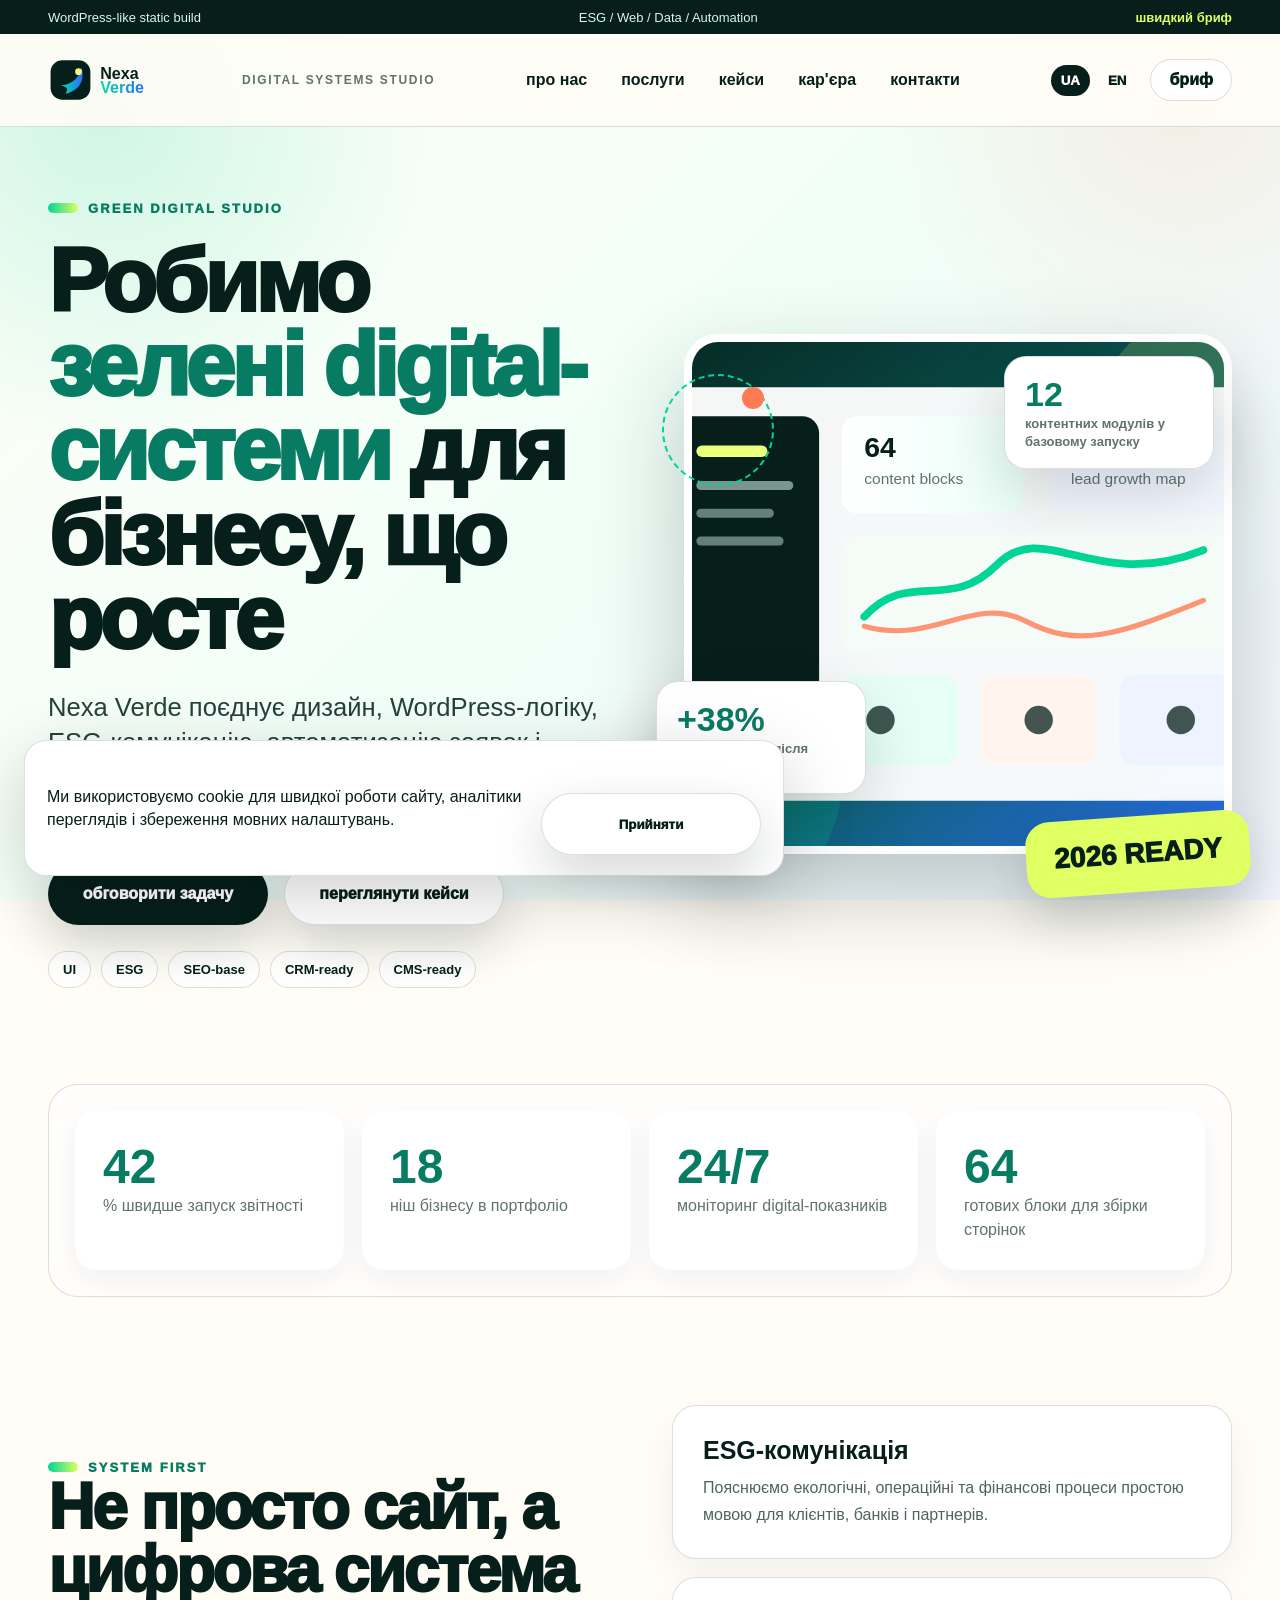
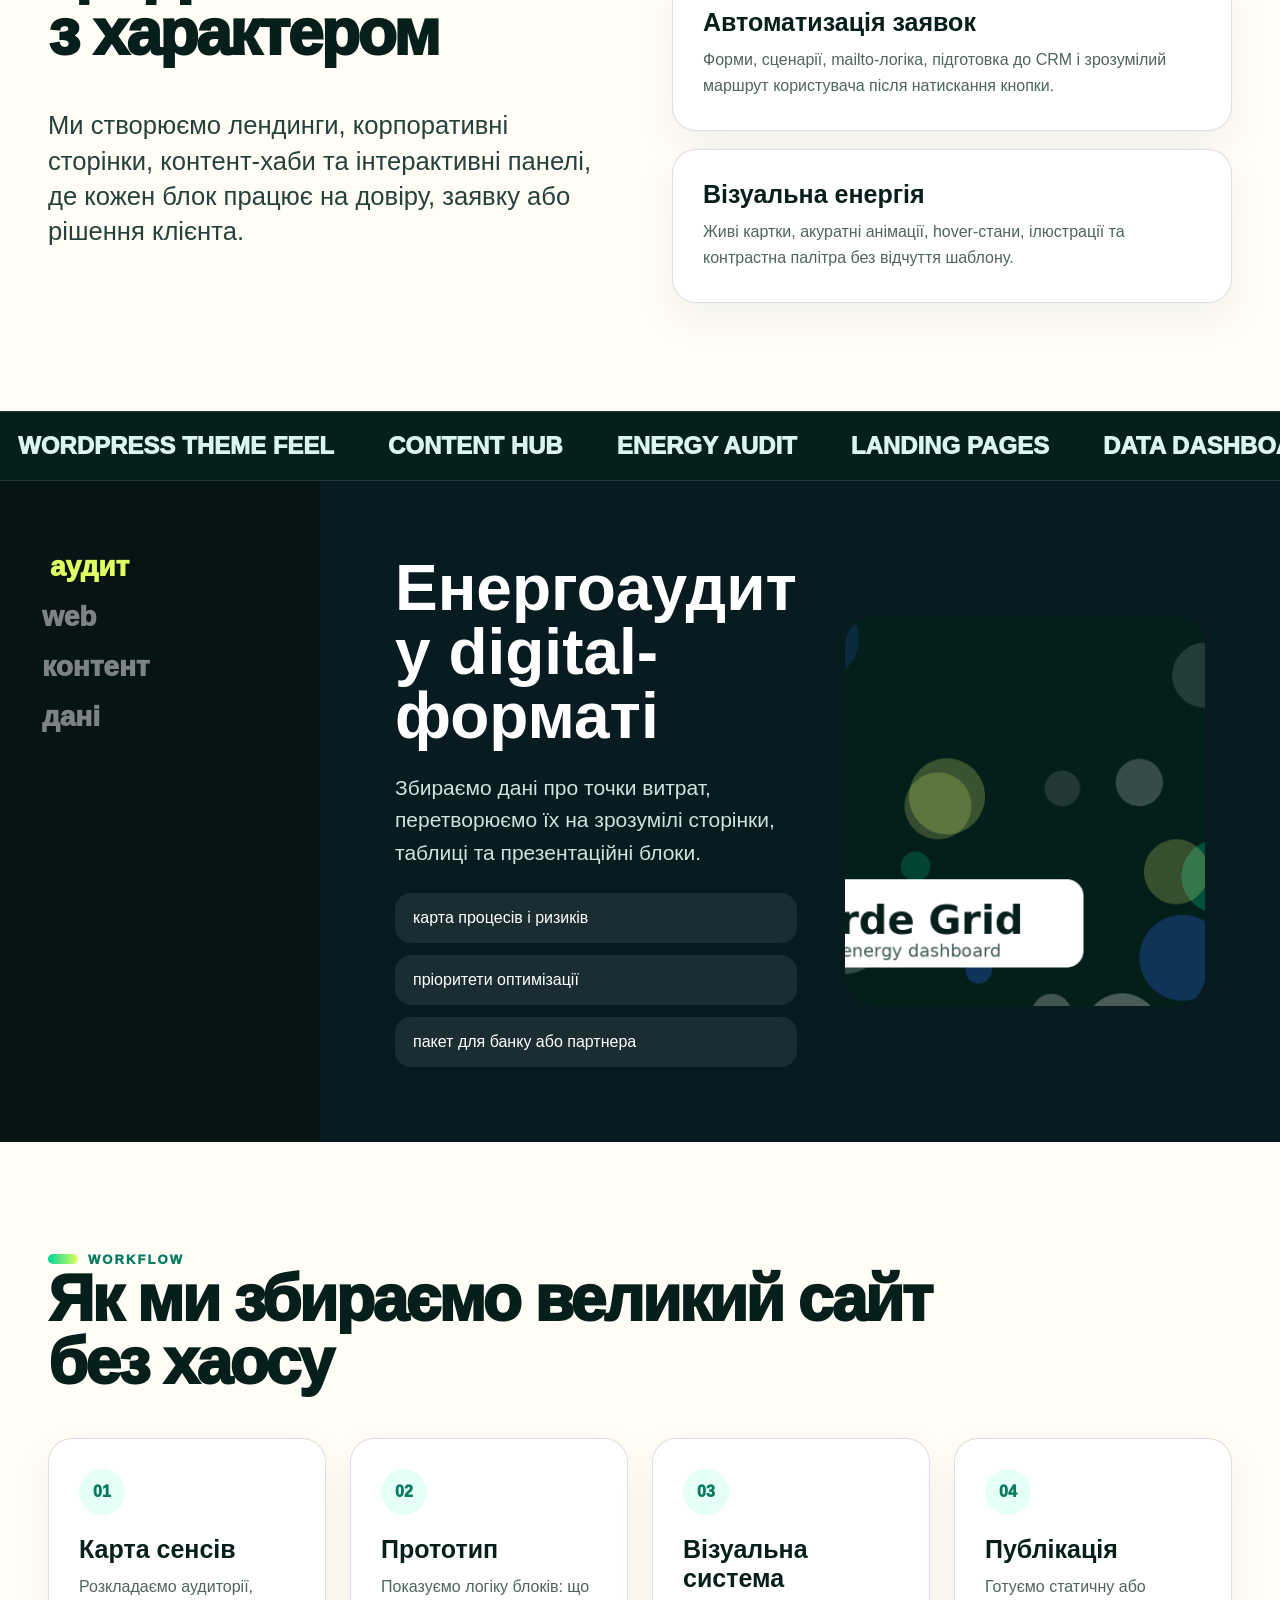
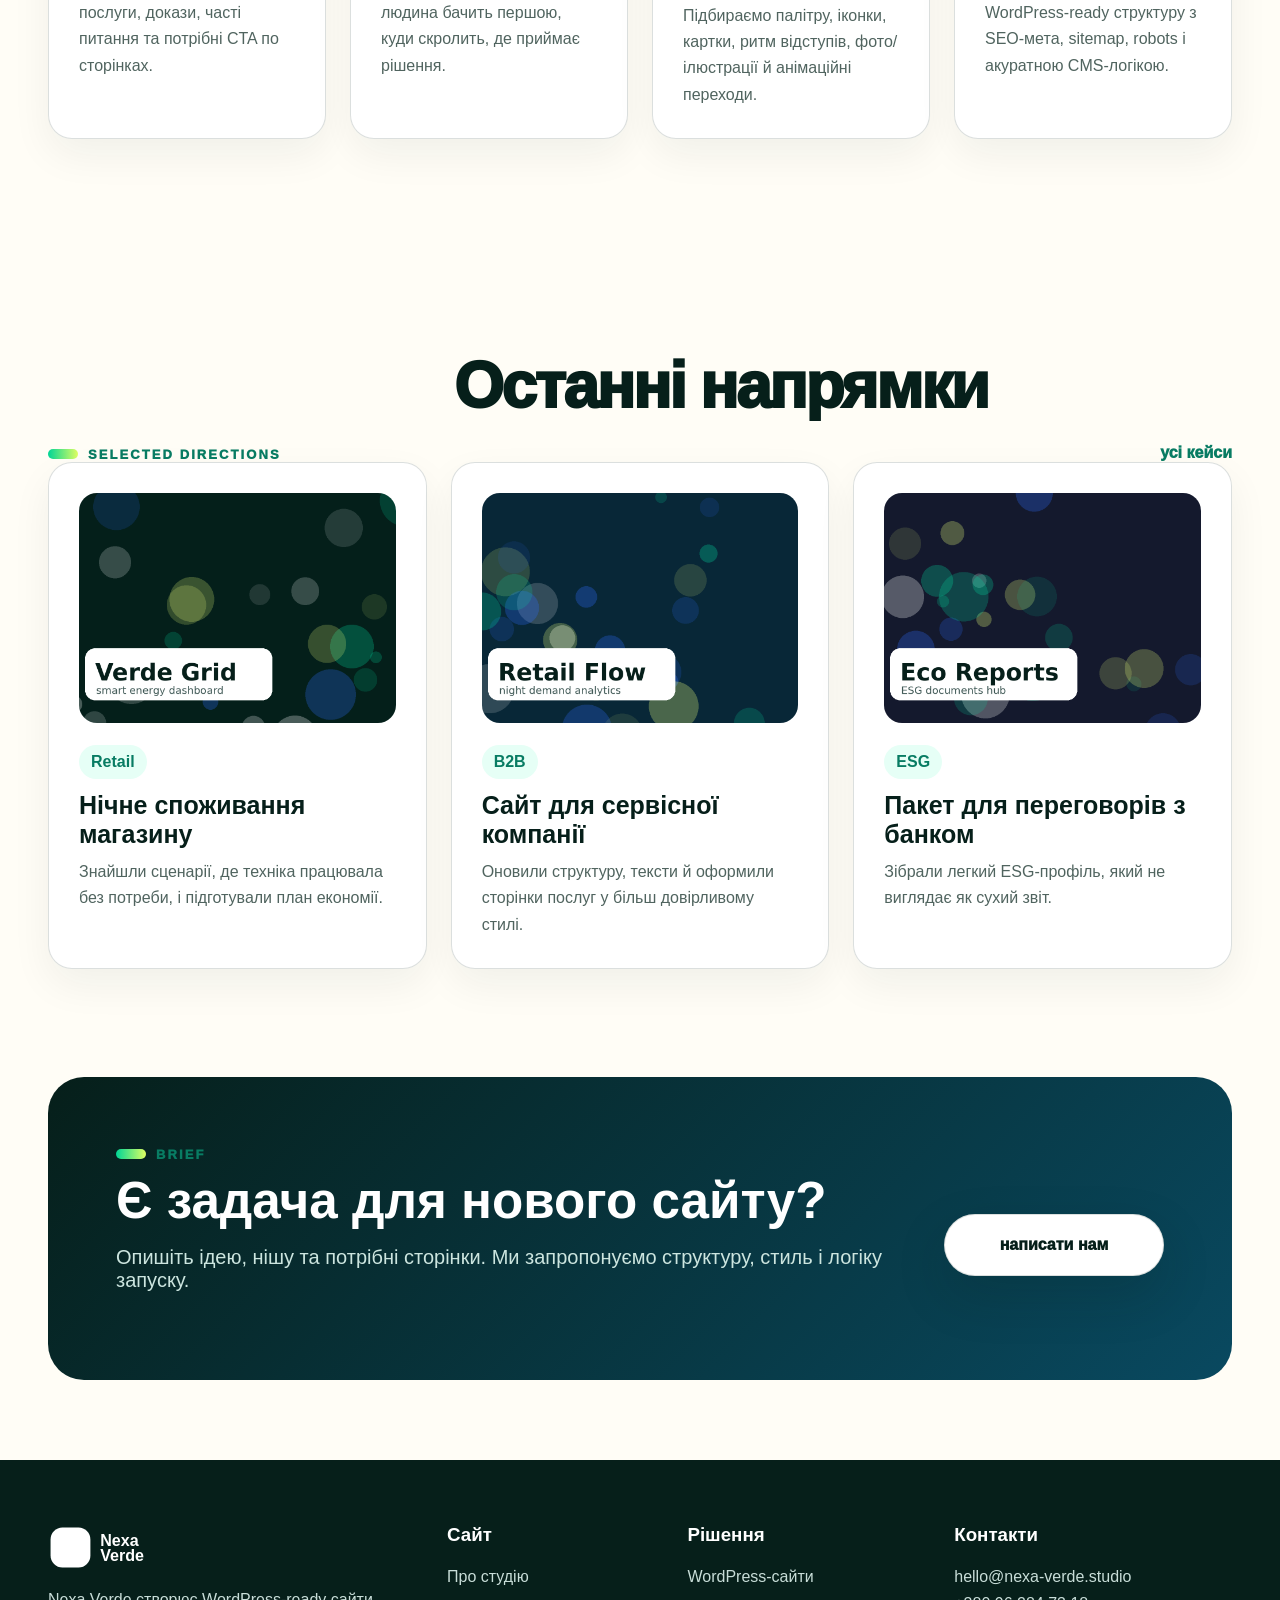
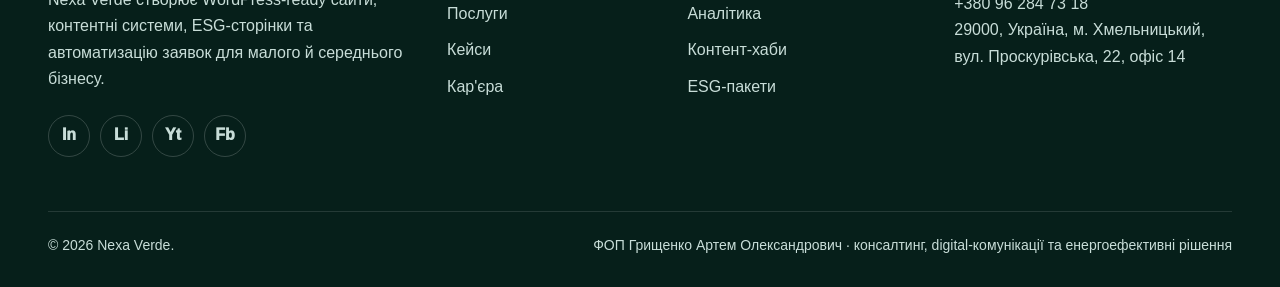
==== index.html @ 0c236bbc "first commit" ====
<!doctype html>
<html lang="uk">
<head>
  <meta charset="UTF-8"/>
  <meta name="viewport" content="width=device-width, initial-scale=1.0"/>
  <meta name="generator" content="WordPress 6.8.2"/>
  <meta name="robots" content="index, follow"/>
  <title>Nexa Verde — green digital studio</title>
  <meta name="description" content="Digital-студія для WordPress-ready сайтів, ESG-комунікації, автоматизації, маркетингу та аналітики витрат."/>
  <link rel="canonical" href="https://nexa-verde.studio/"/>
  <link rel="stylesheet" href="/wp-content/themes/nexa-verde/assets/css/style.css"/>
  <script defer src="/wp-includes/js/wp-polyfill.min.js"></script>
  <script defer src="/wp-content/themes/nexa-verde/assets/js/main.js"></script>
</head>
<body>

    <header class="site-header">
      <div class="header-ribbon">
        <div class="wrap ribbon-inner">
          <span>WordPress-like static build</span>
          <span>ESG / Web / Data / Automation</span>
          <a href="/contacts/">швидкий бриф</a>
        </div>
      </div>
      <div class="wrap nav">
        <a class="brand" href="/" aria-label="Nexa Verde home">
          <img class="logo" src="/wp-content/themes/nexa-verde/assets/img/logo.svg" alt="Nexa Verde">
          <span>digital systems studio</span>
        </a>
        <button class="burger" aria-label="Відкрити меню" aria-expanded="false">☰</button>
        <nav class="menu" aria-label="Головна навігація">
          <a class="" data-i18n="nav_about" href="/about/">про нас</a><a class="" data-i18n="nav_services" href="/services/">послуги</a><a class="" data-i18n="nav_cases" href="/cases/">кейси</a><a class="" data-i18n="nav_career" href="/career/">кар'єра</a><a class="" data-i18n="nav_contacts" href="/contacts/">контакти</a>
        </nav>
        <div class="header-actions">
          <div class="lang" aria-label="Мова сайту"><button data-lang="ua" class="active">UA</button><button data-lang="en">EN</button></div>
          <a class="mini-cta" href="/contacts/">бриф</a>
        </div>
      </div>
    </header>
<main>
    <section class="hero wrap">
      <div class="hero-copy">
        <div class="kicker">GREEN DIGITAL STUDIO</div>
        <h1 data-i18n="hero_title">Робимо <span>зелені digital-системи</span> для бізнесу, що росте</h1>
        <p class="lead" data-i18n="hero_lead">Nexa Verde поєднує дизайн, WordPress-логіку, ESG-комунікацію, автоматизацію заявок і аналітику витрат в один живий сайт, який не виглядає шаблонно.</p>
        <div class="hero-actions">
          <a class="btn" href="/contacts/"><span data-i18n="btn_project">обговорити задачу</span></a>
          <a class="btn ghost" href="/cases/"><span data-i18n="btn_cases">переглянути кейси</span></a>
        </div>
        <div class="trust-line">
          <span>UI</span><span>ESG</span><span>SEO-base</span><span>CRM-ready</span><span>CMS-ready</span>
        </div>
      </div>
      <div class="hero-art">
        <span class="orbit"></span>
        <img class="showreel" src="/wp-content/themes/nexa-verde/assets/img/dashboard-grid.svg" alt="Nexa Verde dashboard">
        <div class="floating-card fc-one"><b>+38%</b><span>більше заявок після структури</span></div>
        <div class="floating-card fc-two"><b>12</b><span>контентних модулів у базовому запуску</span></div>
        <div class="sticker">2026 READY</div>
      </div>
    </section>
    <section class="stats wrap reveal">
      <div class="stat"><b data-count="42">0</b><span>% швидше запуск звітності</span></div>
      <div class="stat"><b data-count="18">0</b><span>ніш бізнесу в портфоліо</span></div>
      <div class="stat"><b>24/7</b><span>моніторинг digital-показників</span></div>
      <div class="stat"><b data-count="64">0</b><span>готових блоки для збірки сторінок</span></div>
    </section>
    <section class="section wrap about-grid reveal">
      <div>
        <span class="eyebrow">system first</span>
        <h2 class="section-title">Не просто сайт, а цифрова система з характером</h2>
        <p class="lead">Ми створюємо лендинги, корпоративні сторінки, контент-хаби та інтерактивні панелі, де кожен блок працює на довіру, заявку або рішення клієнта.</p>
      </div>
      <div class="card-list">
        <div class="bullet"><h3>ESG-комунікація</h3><p>Пояснюємо екологічні, операційні та фінансові процеси простою мовою для клієнтів, банків і партнерів.</p></div>
        <div class="bullet"><h3>Автоматизація заявок</h3><p>Форми, сценарії, mailto-логіка, підготовка до CRM і зрозумілий маршрут користувача після натискання кнопки.</p></div>
        <div class="bullet"><h3>Візуальна енергія</h3><p>Живі картки, акуратні анімації, hover-стани, ілюстрації та контрастна палітра без відчуття шаблону.</p></div>
      </div>
    </section>
    <section class="marquee" aria-label="Напрями роботи">
      <div><span>WordPress theme feel</span><span>content hub</span><span>energy audit</span><span>landing pages</span><span>data dashboards</span><span>brand copywriting</span></div>
    </section>
    <section class="services-split reveal">
      <aside class="services-menu">
        <a href="#" data-service-link="audit" class="active">аудит</a>
        <a href="#" data-service-link="web">web</a>
        <a href="#" data-service-link="content">контент</a>
        <a href="#" data-service-link="data">дані</a>
      </aside>
      <div class="service-panels">
        <article data-service-panel="audit" class="service-panel active"><div><h2>Енергоаудит у digital-форматі</h2><p>Збираємо дані про точки витрат, перетворюємо їх на зрозумілі сторінки, таблиці та презентаційні блоки.</p><ul><li>карта процесів і ризиків</li><li>пріоритети оптимізації</li><li>пакет для банку або партнера</li></ul></div><img class="service-img" src="/wp-content/themes/nexa-verde/assets/img/showreel.png" alt="audit dashboard"></article>
        <article data-service-panel="web" class="service-panel"><div><h2>Сайти, які не виглядають шаблонно</h2><p>Проєктуємо структуру, тексти, UI та мікроанімації під конкретну нішу, а не під випадковий шаблон.</p><ul><li>лендинги та корпоративні сайти</li><li>адаптивна верстка</li><li>SEO-база і швидкість</li></ul></div><img class="service-img" src="/wp-content/themes/nexa-verde/assets/img/showreel2.png" alt="web interface"></article>
        <article data-service-panel="content" class="service-panel"><div><h2>Контент, що звучить як бренд</h2><p>Пишемо сторінки, статті, FAQ, політики та юридичні блоки без води і повторів з чужих сайтів.</p><ul><li>tone of voice</li><li>комерційні тексти</li><li>контент-план на 90 днів</li></ul></div><img class="service-img" src="/wp-content/themes/nexa-verde/assets/img/team-workshop.svg" alt="content planning"></article>
        <article data-service-panel="data" class="service-panel"><div><h2>Аналітика без складних панелей</h2><p>Показуємо бізнесу, де зникає маржа, які канали працюють і що змінити в першу чергу.</p><ul><li>дашборди</li><li>автоматичні звіти</li><li>метрики реклами та контенту</li></ul></div><img class="service-img" src="/wp-content/themes/nexa-verde/assets/img/showreel-2026.png" alt="data report"></article>
      </div>
    </section>
    <section class="section wrap reveal">
      <div class="section-head">
        <span class="eyebrow">workflow</span>
        <h2 class="section-title">Як ми збираємо великий сайт без хаосу</h2>
      </div>
      <div class="process-grid">
        <article><span>01</span><h3>Карта сенсів</h3><p>Розкладаємо аудиторії, послуги, докази, часті питання та потрібні CTA по сторінках.</p></article>
        <article><span>02</span><h3>Прототип</h3><p>Показуємо логіку блоків: що людина бачить першою, куди скролить, де приймає рішення.</p></article>
        <article><span>03</span><h3>Візуальна система</h3><p>Підбираємо палітру, іконки, картки, ритм відступів, фото/ілюстрації й анімаційні переходи.</p></article>
        <article><span>04</span><h3>Публікація</h3><p>Готуємо статичну або WordPress-ready структуру з SEO-мета, sitemap, robots і акуратною CMS-логікою.</p></article>
      </div>
    </section>
    <section class="section wrap reveal">
      <div class="section-head compact">
        <span class="eyebrow">selected directions</span>
        <h2 class="section-title">Останні напрямки</h2>
        <a class="text-link" href="/cases/">усі кейси</a>
      </div>
      <div class="cases-grid">
        <article class="case-card"><img src="/wp-content/themes/nexa-verde/assets/img/showreel.png" alt="Retail energy analytics"><span class="badge">Retail</span><h3>Нічне споживання магазину</h3><p>Знайшли сценарії, де техніка працювала без потреби, і підготували план економії.</p></article>
        <article class="case-card"><img src="/wp-content/themes/nexa-verde/assets/img/showreel2.png" alt="B2B website"><span class="badge">B2B</span><h3>Сайт для сервісної компанії</h3><p>Оновили структуру, тексти й оформили сторінки послуг у більш довірливому стилі.</p></article>
        <article class="case-card"><img src="/wp-content/themes/nexa-verde/assets/img/showreel3.png" alt="ESG report"><span class="badge">ESG</span><h3>Пакет для переговорів з банком</h3><p>Зібрали легкий ESG-профіль, який не виглядає як сухий звіт.</p></article>
      </div>
    </section>
    <section class="wrap cta reveal">
      <div><span class="eyebrow">brief</span><h2>Є задача для нового сайту?</h2><p>Опишіть ідею, нішу та потрібні сторінки. Ми запропонуємо структуру, стиль і логіку запуску.</p></div>
      <a class="btn light" href="/contacts/">написати нам</a>
    </section></main>

    <footer class="site-footer">
      <div class="wrap footer-top">
        <div>
          <img class="logo footer-logo" src="/wp-content/themes/nexa-verde/assets/img/logo.svg" alt="Nexa Verde">
          <p>Nexa Verde створює WordPress-ready сайти, контентні системи, ESG-сторінки та автоматизацію заявок для малого й середнього бізнесу.</p>
          <div class="socials" aria-label="Соцмережі">
            <a href="#" aria-label="Instagram">In</a>
            <a href="#" aria-label="LinkedIn">Li</a>
            <a href="#" aria-label="YouTube">Yt</a>
            <a href="#" aria-label="Facebook">Fb</a>
          </div>
        </div>
        <div>
          <h3>Сайт</h3>
          <a href="/about/">Про студію</a>
          <a href="/services/">Послуги</a>
          <a href="/cases/">Кейси</a>
          <a href="/career/">Кар'єра</a>
        </div>
        <div>
          <h3>Рішення</h3>
          <a href="/services/#web">WordPress-сайти</a>
          <a href="/services/#analytics">Аналітика</a>
          <a href="/services/#content">Контент-хаби</a>
          <a href="/services/#esg">ESG-пакети</a>
        </div>
        <div class="footer-contact">
          <h3>Контакти</h3>
          <p>hello@nexa-verde.studio<br>+380 96 284 73 18<br>29000, Україна, м. Хмельницький, вул. Проскурівська, 22, офіс 14</p>
        </div>
      </div>
      <div class="wrap footer-bottom">
        <span>© 2026 Nexa Verde.</span>
        <span>ФОП Грищенко Артем Олександрович · консалтинг, digital-комунікації та енергоефективні рішення</span>
      </div>
    </footer>
    <div id="cookiePopup" class="cookie-popup" role="dialog" aria-live="polite">
      <p>Ми використовуємо cookie для швидкої роботи сайту, аналітики переглядів і збереження мовних налаштувань.</p>
      <button id="acceptCookies" class="btn light">Прийняти</button>
    </div>
</body>
</html>
---- wp-content/themes/nexa-verde/assets/css/style.css ----
:root{--ink:#061f1a;--dark:#071b21;--green:#00d596;--lime:#dfff62;--blue:#2c6cff;--coral:#ff7b54;--violet:#6c5ce7;--paper:#fffdf6;--mist:#eefaf4;--muted:#60736e;--line:rgba(6,31,26,.14);--max:1420px}
*{box-sizing:border-box}
html{scroll-behavior:smooth}
body{margin:0;font-family:Inter,Arial,Helvetica,sans-serif;background:var(--paper);color:var(--ink);font-weight:520;overflow-x:hidden}
body:before{content:"";position:fixed;inset:0;z-index:-2;background:radial-gradient(circle at 8% 12%,rgba(0,213,150,.18),transparent 24%),radial-gradient(circle at 92% 10%,rgba(255,123,84,.12),transparent 22%),linear-gradient(135deg,#fffdf6 0%,#f1fff8 50%,#f4f7ff 100%)}
a{text-decoration:none;color:inherit}
img{max-width:100%;display:block}
.wrap{width:min(var(--max),calc(100% - 96px));margin:auto}
.site-header{position:sticky;top:0;z-index:50;background:rgba(255,253,246,.88);backdrop-filter:blur(18px);border-bottom:1px solid var(--line);transition:.25s}
.site-header.scrolled{box-shadow:0 18px 60px rgba(6,31,26,.08)}
.header-ribbon{height:34px;background:#061f1a;color:#d9f5ee;font-size:13px}
.ribbon-inner{height:100%;display:flex;align-items:center;justify-content:space-between;gap:16px}
.ribbon-inner a{color:var(--lime);font-weight:900}
.nav{height:92px;display:flex;align-items:center;justify-content:space-between;gap:28px}
.brand{display:flex;align-items:center;gap:16px;min-width:220px}
.brand span{font-size:12px;text-transform:uppercase;letter-spacing:.14em;color:var(--muted);font-weight:900}
.logo{width:178px}
.menu{display:flex;gap:34px;font-size:16px;font-weight:900;text-transform:lowercase}
.menu a{position:relative;white-space:nowrap}
.menu a:after{content:"";position:absolute;left:0;right:0;bottom:-9px;height:3px;background:linear-gradient(90deg,var(--green),var(--coral));transform:scaleX(0);transition:.25s;border-radius:20px}
.menu a:hover:after,.menu a.active:after{transform:scaleX(1)}
.header-actions{display:flex;align-items:center;gap:14px}
.lang{display:flex;gap:8px}
.lang button,.burger{border:0;background:transparent;font-weight:950;cursor:pointer;color:var(--ink)}
.lang button{padding:8px 10px;border-radius:20px}
.lang button.active{background:var(--ink);color:#fff}
.mini-cta{height:42px;padding:0 18px;border-radius:999px;background:#fff;border:1px solid var(--line);display:inline-flex;align-items:center;font-weight:950}
.burger{display:none;font-size:28px}
.hero{min-height:calc(100vh - 126px);display:grid;grid-template-columns:1.03fr .97fr;gap:54px;align-items:center;padding:72px 0 96px}
.kicker,.eyebrow{display:inline-flex;align-items:center;gap:10px;color:#087c63;font-size:13px;font-weight:950;letter-spacing:.16em;text-transform:uppercase}
.kicker:before,.eyebrow:before{content:"";width:30px;height:10px;border-radius:20px;background:linear-gradient(90deg,var(--green),var(--lime))}
.hero h1,.page-title{font-size:clamp(42px,7vw,102px);line-height:.94;letter-spacing:-.045em;margin:22px 0 0;font-weight:950}
.hero h1 span,.page-title span{color:#087c63}
.lead{font-size:clamp(19px,2vw,27px);line-height:1.38;max-width:820px;margin:30px 0 0;color:#25413b}
.hero-actions{display:flex;gap:16px;flex-wrap:wrap}
.btn{min-width:220px;height:62px;border:0;border-radius:999px;display:inline-flex;align-items:center;justify-content:center;gap:12px;background:var(--ink);color:#fff;font-weight:950;margin-top:32px;overflow:hidden;position:relative;box-shadow:0 20px 50px rgba(6,31,26,.17);transition:.3s;cursor:pointer}
.btn:hover{transform:translateY(-4px);background:#087c63}
.btn.light,.btn.ghost{background:#fff;color:var(--ink);border:1px solid var(--line)}
.trust-line{display:flex;gap:10px;flex-wrap:wrap;margin-top:26px}
.trust-line span{border:1px solid var(--line);background:rgba(255,255,255,.72);padding:10px 14px;border-radius:999px;font-size:13px;font-weight:900}
.hero-art{position:relative;min-height:560px;display:flex;align-items:center}
.showreel{height:520px;width:100%;object-fit:cover;border-radius:34px;box-shadow:0 40px 95px rgba(6,31,26,.24);border:8px solid #fff}
.sticker{position:absolute;right:-18px;bottom:-18px;background:var(--lime);font-weight:950;font-size:28px;padding:22px 28px;border-radius:24px;transform:rotate(-4deg);box-shadow:0 22px 50px rgba(6,31,26,.18)}
.orbit{position:absolute;left:-22px;top:60px;width:112px;height:112px;border-radius:50%;border:2px dashed var(--green);animation:spin 11s linear infinite}
.orbit:after{content:"";position:absolute;right:8px;top:11px;width:22px;height:22px;background:var(--coral);border-radius:50%}
.floating-card{position:absolute;background:#fff;border:1px solid var(--line);border-radius:22px;padding:18px 20px;box-shadow:0 24px 60px rgba(6,31,26,.16);max-width:210px}
.floating-card b{font-size:34px;color:#087c63;display:block}
.floating-card span{font-size:13px;color:var(--muted);font-weight:800}
.fc-one{left:-28px;bottom:80px}.fc-two{right:18px;top:42px}
@keyframes spin{to{transform:rotate(360deg)}}
.stats{display:grid;grid-template-columns:repeat(4,1fr);gap:18px;padding:26px;border:1px solid var(--line);border-radius:30px;background:rgba(255,255,255,.62)}
.stat{background:#fff;border-radius:22px;padding:28px;box-shadow:0 10px 28px rgba(6,31,26,.06)}
.stat b{display:inline-block;font-size:48px;color:#087c63}
.stat span{display:block;color:var(--muted);line-height:1.5}
.section{padding:108px 0}
.section-title{font-size:clamp(38px,5vw,80px);line-height:.98;letter-spacing:-.038em;margin:0 0 44px;font-weight:950}
.section-head{max-width:980px}.section-head.compact{max-width:none;display:flex;align-items:end;justify-content:space-between;gap:24px}
.about-grid,.two-col,.culture-grid{display:grid;grid-template-columns:1fr 1fr;gap:64px;align-items:center}
.card-list{display:grid;gap:18px}
.bullet,.case-card,.job,.service-card,.contact-card,.value-grid article,.process-grid article{background:#fff;border:1px solid var(--line);border-radius:24px;padding:30px;box-shadow:0 16px 40px rgba(6,31,26,.06);transition:.3s}
.bullet:hover,.case-card:hover,.service-card:hover,.value-grid article:hover,.process-grid article:hover{transform:translateY(-7px)}
.bullet h3,.case-card h3,.job h3,.service-card h3,.value-grid h3,.process-grid h3{font-size:25px;margin:0 0 10px}
.bullet p,.case-card p,.job p,.service-card p,.contact-card p,.value-grid p,.process-grid p{color:#50645f;line-height:1.65;margin:0}
.marquee{overflow:hidden;background:#061f1a;color:#fff;border-block:1px solid rgba(255,255,255,.12);padding:20px 0}
.marquee div{display:flex;width:max-content;gap:18px;animation:marquee 26s linear infinite}
.marquee span{font-size:24px;font-weight:950;text-transform:uppercase;color:#d9f5ee;padding:0 18px}
@keyframes marquee{to{transform:translateX(-50%)}}
.services-split{display:grid;grid-template-columns:320px 1fr;min-height:620px;background:var(--dark);color:#fff}
.services-menu{padding:70px 42px;display:flex;flex-direction:column;gap:18px;background:#061513}
.services-menu a{font-size:28px;font-weight:950;color:rgba(255,255,255,.48);transition:.25s}
.services-menu a.active,.services-menu a:hover{color:var(--lime);transform:translateX(8px)}
.service-panels{padding:75px}
.service-panel{display:none;animation:fade .35s}
.service-panel.active{display:grid;grid-template-columns:.9fr 1.1fr;gap:48px;align-items:center}
.service-panel h2{font-size:clamp(42px,5vw,64px);line-height:1;margin:0 0 24px}
.service-panel p{font-size:21px;line-height:1.55;color:#cce5df}
.service-panel ul,.service-card ul{display:grid;gap:12px;margin:24px 0 0;padding:0;list-style:none}
.service-panel li{padding:16px 18px;background:rgba(255,255,255,.08);border-radius:16px}
.service-card li{color:#50645f;padding-left:20px;position:relative}.service-card li:before{content:"";position:absolute;left:0;top:.7em;width:8px;height:8px;border-radius:50%;background:var(--green)}
.service-img{border-radius:30px;height:390px;object-fit:cover;background:#fff}
.cases-grid,.jobs-grid,.services-grid,.value-grid,.process-grid{display:grid;grid-template-columns:repeat(3,1fr);gap:24px}
.process-grid{grid-template-columns:repeat(4,1fr)}
.process-grid span{display:inline-flex;width:46px;height:46px;align-items:center;justify-content:center;border-radius:50%;background:#e6fff6;color:#087c63;font-weight:950;margin-bottom:20px}
.case-card img{height:230px;width:100%;object-fit:cover;border-radius:18px;margin-bottom:22px;background:#eefaf4}
.case-card dl{margin:20px 0 0;padding-top:18px;border-top:1px solid var(--line)}.case-card dt{font-weight:950}.case-card dd{margin:6px 0 0;color:var(--muted);line-height:1.55}
.badge{display:inline-flex;background:#e6fff6;color:#087c63;border-radius:100px;padding:8px 12px;font-weight:900;margin-bottom:12px}
.text-link{font-weight:950;color:#087c63}
.cta{background:linear-gradient(135deg,#061f1a,#094960);color:#fff;border-radius:36px;padding:68px;display:grid;grid-template-columns:1fr auto;gap:28px;align-items:center;margin-bottom:36px}
.cta h2{font-size:clamp(38px,4vw,58px);line-height:1;margin:12px 0 0}
.cta p{color:#cce5df;font-size:20px}
.page-hero{padding:96px 0 64px}
.page-hero p{font-size:24px;color:#47625b;max-width:900px;line-height:1.45}
.timeline{display:grid;grid-template-columns:repeat(4,1fr);gap:18px;border-top:2px solid var(--ink);padding-top:24px}
.timeline span{font-size:34px;font-weight:950;color:#087c63}.timeline p{line-height:1.55;color:var(--muted)}
.service-icon{display:inline-flex;align-items:center;justify-content:center;width:54px;height:54px;border-radius:16px;background:#061f1a;color:#fff;font-weight:950;margin-bottom:18px}
.estimate{display:grid;grid-template-columns:1fr 330px;gap:26px;background:#fff;border:1px solid var(--line);border-radius:30px;padding:34px;align-items:center}
.estimate h2{font-size:44px;line-height:1;margin:12px 0}.estimate p{color:var(--muted);line-height:1.6}
.estimate-tabs{display:grid;gap:10px}.estimate-tabs button,.filters button{border:1px solid var(--line);background:#fff;border-radius:999px;padding:13px 18px;font:inherit;font-weight:950;cursor:pointer}
.estimate-tabs button.active,.filters button.active{background:var(--ink);color:#fff}
.estimate-panel{grid-column:1/-1;background:#f5fbf7;border-radius:22px;padding:24px}.estimate-panel h3{margin:0 0 8px;font-size:25px}
.filters{display:flex;gap:12px;flex-wrap:wrap;padding:10px 0 0}
.job span{display:inline-flex;background:#f0f7ff;color:#2c4f99;padding:8px 12px;border-radius:999px;font-size:13px;font-weight:950;margin-bottom:18px}.job a{display:inline-flex;margin-top:18px;font-weight:950;color:#087c63}
.contact-grid{display:grid;grid-template-columns:1fr 1fr;gap:30px}
.contact-card h2{font-size:34px;margin-top:0}.contact-card a{font-weight:950;color:#087c63}
.map-img{margin-top:24px;border-radius:22px;border:1px solid var(--line)}
.form{display:grid;gap:16px}
.form input,.form textarea,.form select{width:100%;border:1px solid var(--line);border-radius:16px;padding:17px 18px;font:inherit;background:#fff}
.form textarea{min-height:150px}.form-note{font-size:14px!important}.form-success{background:#e6fff6;border:1px solid rgba(0,160,110,.22);border-radius:16px;padding:15px;color:#087c63;font-weight:900}
.faq details{background:#fff;border:1px solid var(--line);border-radius:20px;margin-bottom:14px;padding:20px 24px}.faq summary{font-size:20px;font-weight:950;cursor:pointer}.faq p{color:var(--muted);line-height:1.6}
.site-footer{margin-top:80px;padding:64px 0 30px;background:#061f1a;color:#fff}
.footer-top{display:grid;grid-template-columns:1.35fr .75fr .85fr 1.05fr;gap:42px}.footer-logo{filter:brightness(0) invert(1)}
.site-footer h3{margin:0 0 18px}.site-footer p,.site-footer a,.footer-bottom{color:#c8ddd8;line-height:1.65}.site-footer a{display:block;margin-bottom:10px}
.socials{display:flex;gap:10px;margin-top:22px}.socials a{width:42px;height:42px;border:1px solid rgba(255,255,255,.18);border-radius:50%;display:flex;align-items:center;justify-content:center;font-weight:950}
.footer-bottom{border-top:1px solid rgba(255,255,255,.12);margin-top:44px;padding-top:22px;display:flex;justify-content:space-between;gap:24px;font-size:14px}
.reveal{opacity:0;transform:translateY(34px);transition:.7s}.reveal.is-visible{opacity:1;transform:none}
.cookie-popup{position:fixed;left:24px;right:24px;bottom:24px;max-width:760px;background:#fff;border:1px solid var(--line);border-radius:22px;padding:20px 22px;box-shadow:0 20px 70px rgba(0,0,0,.18);display:none;z-index:90}.cookie-popup.show{display:flex;align-items:center;justify-content:space-between;gap:18px}.cookie-popup p{margin:0;line-height:1.45}
@keyframes fade{from{opacity:0;transform:translateY(12px)}to{opacity:1;transform:none}}
.wp-login-body{background:#f0f0f1;color:#3c434a;font-family:-apple-system,BlinkMacSystemFont,"Segoe UI",Roboto,Arial,sans-serif;font-weight:400}.wp-login-body:before{display:none}
.wp-login-page{width:360px;margin:7.5% auto 0}.wp-login-logo{width:92px;height:92px;border:4px solid #50575e;border-radius:50%;margin:0 auto 26px;display:flex;align-items:center;justify-content:center;font-family:Georgia,serif;font-size:66px;font-weight:bold;color:#50575e;line-height:1}
.wp-login-form{background:#fff;border:1px solid #c3c4c7;box-shadow:0 1px 3px rgba(0,0,0,.04);padding:24px}.wp-login-form label{display:block;font-size:14px;line-height:1.5;margin:0 0 6px}.wp-login-form input[type=text],.wp-login-form input[type=password]{font-size:24px;line-height:1.333;width:100%;border:1px solid #8c8f94;background:#fff;min-height:40px;padding:3px 8px;margin:0 0 18px;border-radius:0}.password-wrap{position:relative}.password-wrap input{padding-right:46px!important}.toggle-pass{position:absolute;right:1px;top:1px;width:42px;height:38px;border:0;background:#fff;color:#3858e9;font-size:17px;cursor:pointer}.login-row{display:flex;align-items:center;justify-content:space-between;gap:16px}.remember{display:flex!important;align-items:center;gap:8px;margin:0!important}.remember input{width:18px;height:18px}.wp-submit{min-height:40px;padding:0 18px;border:1px solid #3858e9;background:#3858e9;color:#fff;border-radius:3px;font-weight:600;cursor:pointer}.wp-login-error{display:none;border-left:4px solid #d63638;background:#fff;padding:12px;margin:0 0 18px;box-shadow:0 1px 1px rgba(0,0,0,.04)}.wp-login-error.show{display:block}.wp-links{margin:20px 0 0}.wp-links a,.privacy-page-link a{color:#3c434a}.privacy-page-link{text-align:center;margin:48px 0 28px}.language-switcher{display:flex;align-items:center;justify-content:center;gap:8px}.language-switcher select{min-width:200px;min-height:46px;border:1px solid #8c8f94;background:#fff;padding:0 34px 0 12px;font-size:15px}.language-switcher button{min-height:46px;border:1px solid #3858e9;background:#f6f7f7;color:#3858e9;padding:0 18px;border-radius:3px;font-size:15px}
@media(max-width:1100px){.process-grid,.footer-top{grid-template-columns:repeat(2,1fr)}.brand span{display:none}.menu{gap:20px}.services-split{grid-template-columns:270px 1fr}}
@media(max-width:900px){.wrap{width:min(var(--max),calc(100% - 34px))}.header-ribbon{display:none}.nav{height:86px}.header-actions{display:none}.burger{display:block}.menu{display:none;position:absolute;top:86px;left:16px;right:16px;flex-direction:column;background:#fff;border:1px solid var(--line);border-radius:22px;padding:24px;gap:18px}.menu.open{display:flex}.mini-cta{display:none}.hero,.about-grid,.two-col,.contact-grid,.service-panel.active,.cta,.culture-grid,.estimate{grid-template-columns:1fr}.hero{min-height:auto;padding-top:46px}.hero-art{min-height:420px;display:block}.stats,.cases-grid,.jobs-grid,.services-grid,.value-grid,.process-grid,.footer-top,.timeline{grid-template-columns:1fr}.services-split{grid-template-columns:1fr}.services-menu{padding:28px;flex-direction:row;overflow:auto}.service-panels{padding:34px 18px}.showreel{height:360px}.floating-card{position:relative;left:auto;right:auto;top:auto;bottom:auto;margin:-58px auto 0;width:calc(100% - 28px);max-width:none}.fc-two{display:none}.sticker{right:8px;font-size:20px}.section{padding:70px 0}.section-head.compact{display:block}.cta{padding:36px}.footer-bottom{display:block}.cookie-popup.show{display:grid}.wp-login-page{width:calc(100% - 40px);margin-top:40px}}
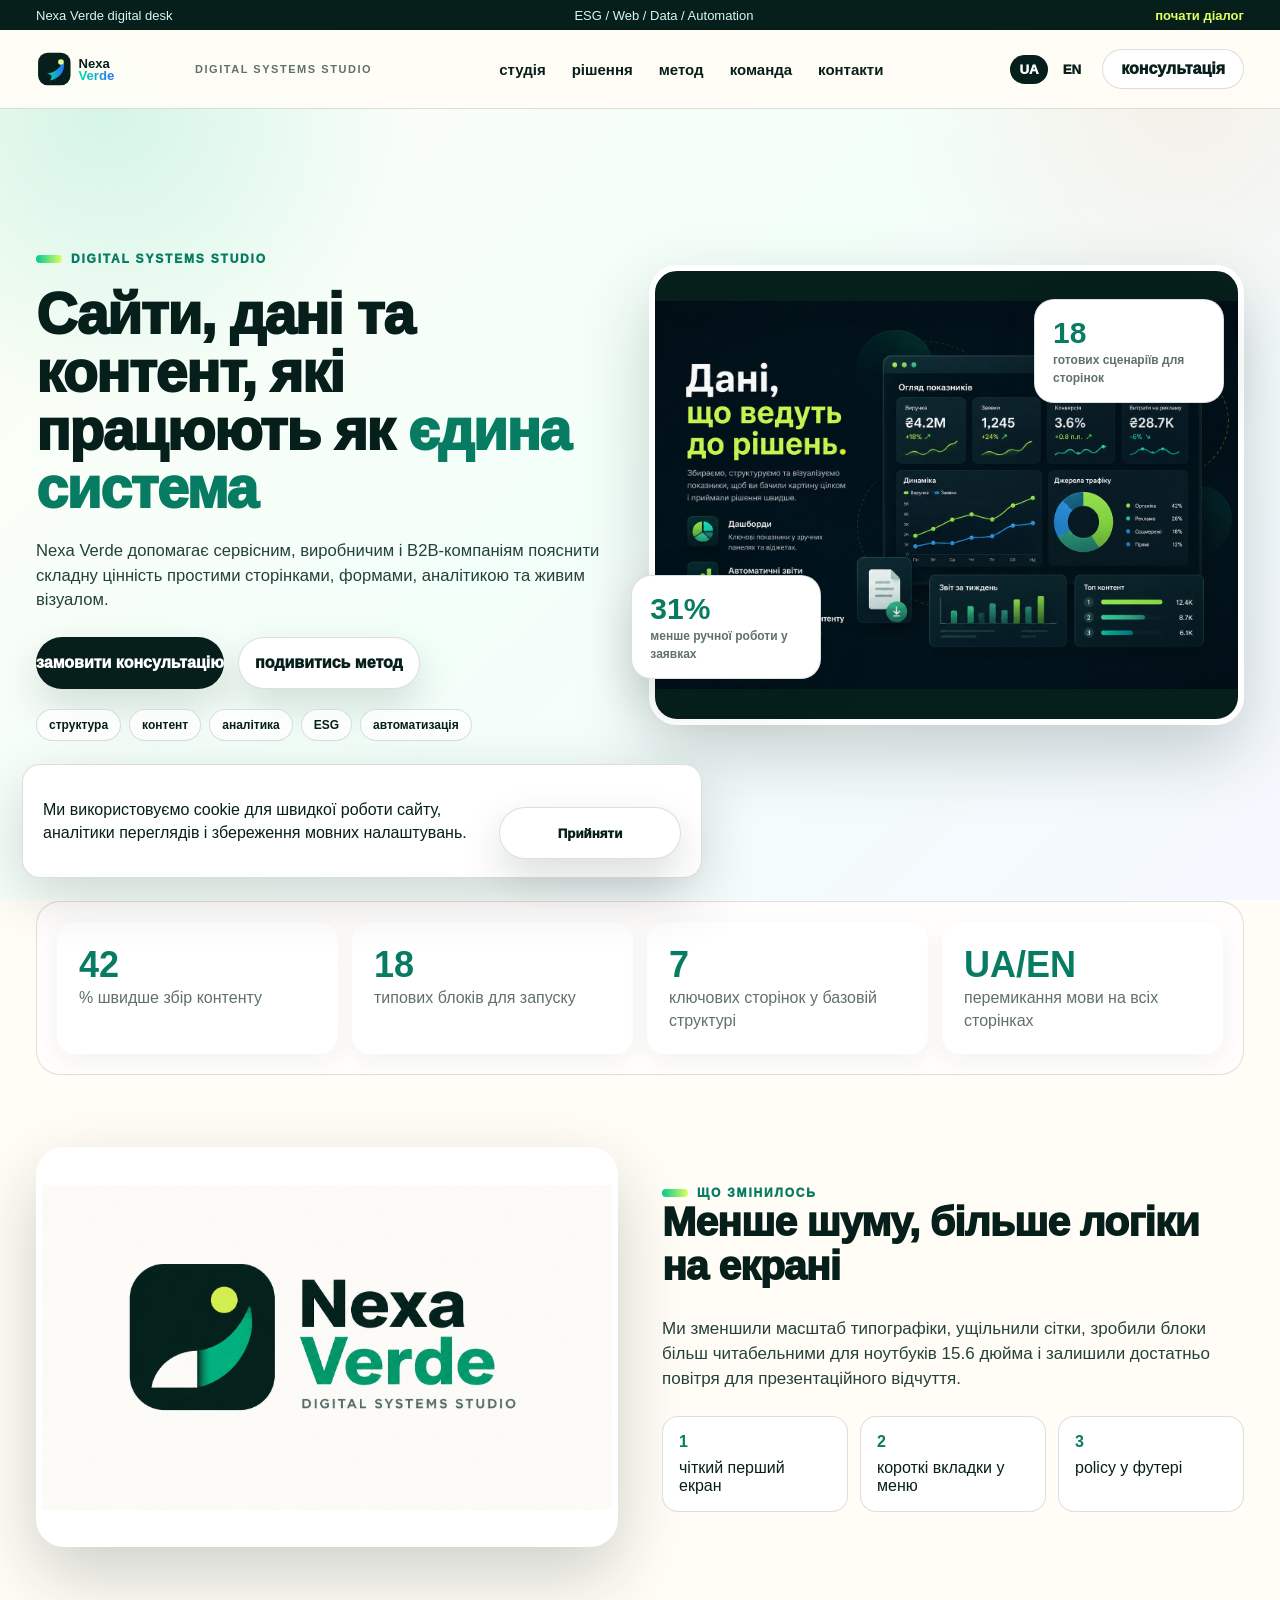
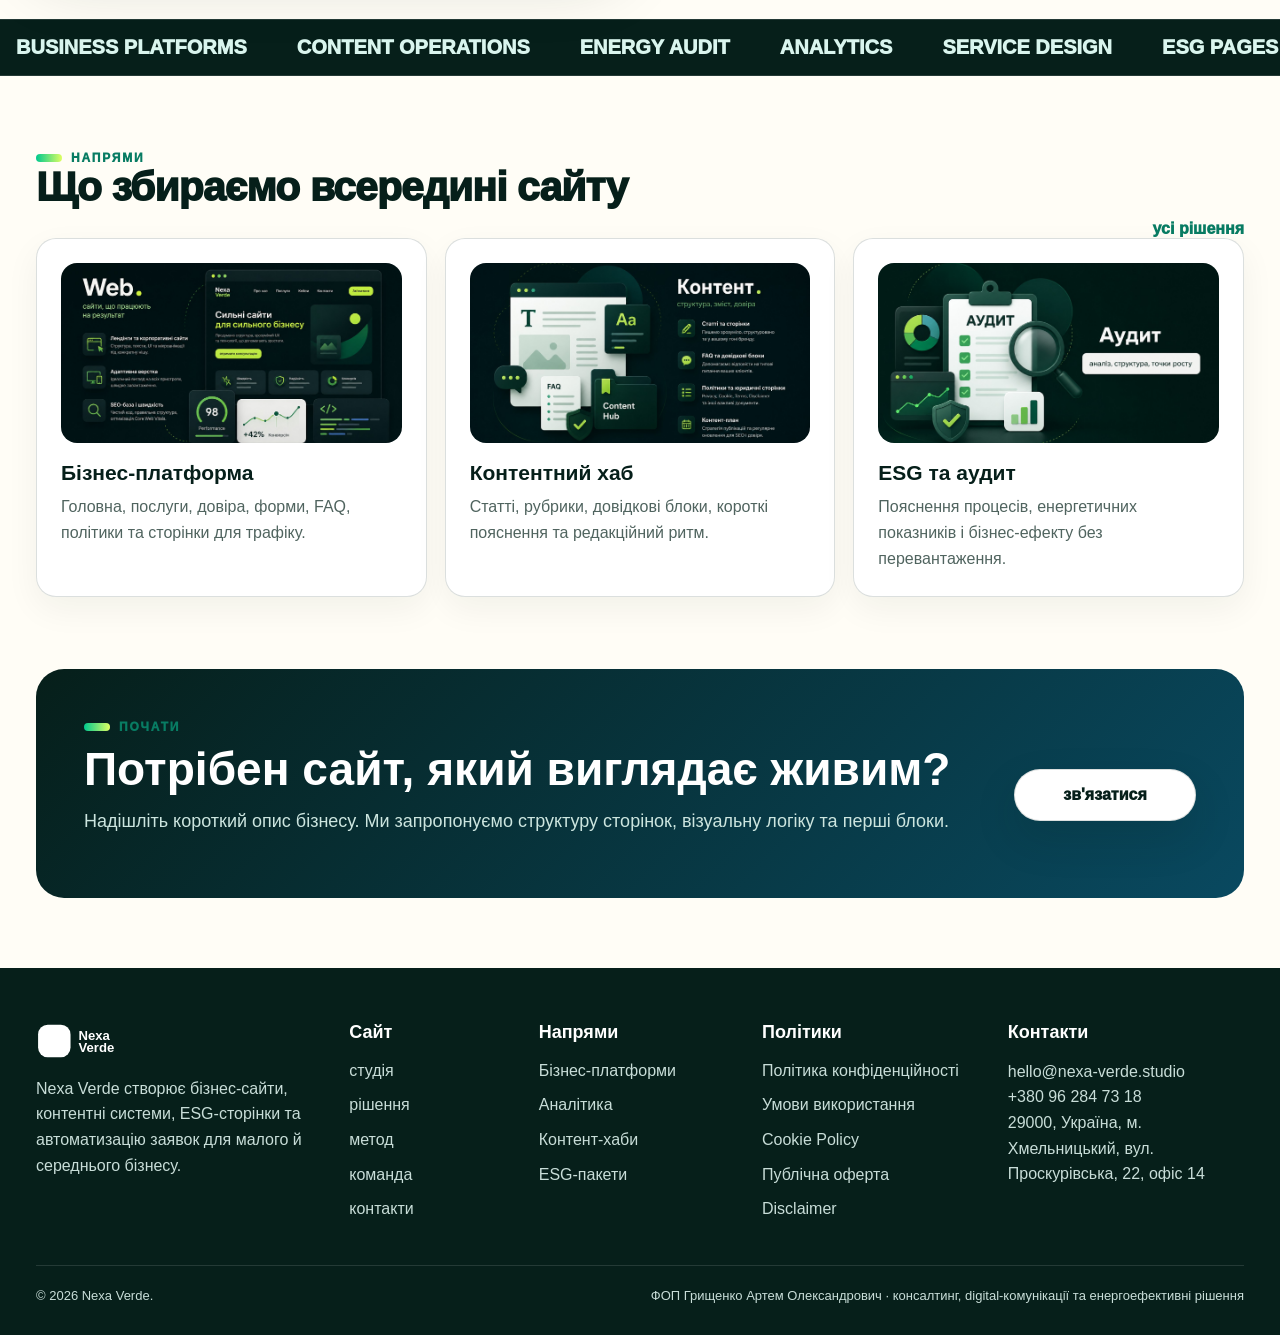
==== commit c332e344: "v 1.1" ====
--- a/index.html
+++ b/index.html
@@ -1,167 +1,410 @@
 <!doctype html>
 <html lang="uk">
-<head>
-  <meta charset="UTF-8"/>
-  <meta name="viewport" content="width=device-width, initial-scale=1.0"/>
-  <meta name="generator" content="WordPress 6.8.2"/>
-  <meta name="robots" content="index, follow"/>
-  <title>Nexa Verde — green digital studio</title>
-  <meta name="description" content="Digital-студія для WordPress-ready сайтів, ESG-комунікації, автоматизації, маркетингу та аналітики витрат."/>
-  <link rel="canonical" href="https://nexa-verde.studio/"/>
-  <link rel="stylesheet" href="/wp-content/themes/nexa-verde/assets/css/style.css"/>
-  <script defer src="/wp-includes/js/wp-polyfill.min.js"></script>
-  <script defer src="/wp-content/themes/nexa-verde/assets/js/main.js"></script>
-</head>
-<body>
-
+  <head>
+    <meta charset="UTF-8" />
+    <meta name="viewport" content="width=device-width, initial-scale=1.0" />
+    <meta name="generator" content="WordPress 6.8.2" />
+    <meta name="robots" content="index, follow" />
+    <title>Nexa Verde - digital systems studio</title>
+    <meta
+      name="description"
+      content="Студія бізнес-сайтів, ESG-комунікації, контентних систем, автоматизації та аналітики."
+    />
+    <link rel="canonical" href="https://nexa-verde.studio/" />
+    <link
+      rel="stylesheet"
+      href="/wp-content/themes/nexa-verde/assets/css/style.css"
+    />
+    <script defer src="/wp-includes/js/wp-polyfill.min.js"></script>
+    <script
+      defer
+      src="/wp-content/themes/nexa-verde/assets/js/main.js"
+    ></script>
+  </head>
+  <body class="">
     <header class="site-header">
       <div class="header-ribbon">
         <div class="wrap ribbon-inner">
-          <span>WordPress-like static build</span>
+          <span data-i18n="ribbon_left">Nexa Verde digital desk</span>
           <span>ESG / Web / Data / Automation</span>
-          <a href="/contacts/">швидкий бриф</a>
+          <a data-i18n="ribbon_link" href="/contacts/">почати діалог</a>
         </div>
       </div>
       <div class="wrap nav">
         <a class="brand" href="/" aria-label="Nexa Verde home">
-          <img class="logo" src="/wp-content/themes/nexa-verde/assets/img/logo.svg" alt="Nexa Verde">
-          <span>digital systems studio</span>
+          <img
+            class="logo"
+            src="/wp-content/themes/nexa-verde/assets/img/logo.svg"
+            alt="Nexa Verde"
+          />
+          <span data-i18n="brand_note">digital systems studio</span>
         </a>
-        <button class="burger" aria-label="Відкрити меню" aria-expanded="false">☰</button>
+        <button class="burger" aria-label="Відкрити меню" aria-expanded="false">
+          ☰
+        </button>
         <nav class="menu" aria-label="Головна навігація">
-          <a class="" data-i18n="nav_about" href="/about/">про нас</a><a class="" data-i18n="nav_services" href="/services/">послуги</a><a class="" data-i18n="nav_cases" href="/cases/">кейси</a><a class="" data-i18n="nav_career" href="/career/">кар'єра</a><a class="" data-i18n="nav_contacts" href="/contacts/">контакти</a>
+          <a class="" data-i18n="nav_about" href="/about/">Студія</a
+          ><a class="" data-i18n="nav_services" href="/services/">Рішення</a
+          ><a class="" data-i18n="nav_method" href="/method/">Метод</a
+          ><a class="" data-i18n="nav_career" href="/career/">Команда</a
+          ><a class="" data-i18n="nav_contacts" href="/contacts/">Контакти</a>
         </nav>
         <div class="header-actions">
-          <div class="lang" aria-label="Мова сайту"><button data-lang="ua" class="active">UA</button><button data-lang="en">EN</button></div>
-          <a class="mini-cta" href="/contacts/">бриф</a>
+          <div class="lang" aria-label="Мова сайту">
+            <button data-lang="ua" class="active">UA</button
+            ><button data-lang="en">EN</button>
+          </div>
+          <a class="mini-cta" data-i18n="mini_cta" href="/contacts/"
+            >консультація</a
+          >
         </div>
       </div>
     </header>
-<main>
-    <section class="hero wrap">
-      <div class="hero-copy">
-        <div class="kicker">GREEN DIGITAL STUDIO</div>
-        <h1 data-i18n="hero_title">Робимо <span>зелені digital-системи</span> для бізнесу, що росте</h1>
-        <p class="lead" data-i18n="hero_lead">Nexa Verde поєднує дизайн, WordPress-логіку, ESG-комунікацію, автоматизацію заявок і аналітику витрат в один живий сайт, який не виглядає шаблонно.</p>
-        <div class="hero-actions">
-          <a class="btn" href="/contacts/"><span data-i18n="btn_project">обговорити задачу</span></a>
-          <a class="btn ghost" href="/cases/"><span data-i18n="btn_cases">переглянути кейси</span></a>
-        </div>
-        <div class="trust-line">
-          <span>UI</span><span>ESG</span><span>SEO-base</span><span>CRM-ready</span><span>CMS-ready</span>
-        </div>
-      </div>
-      <div class="hero-art">
-        <span class="orbit"></span>
-        <img class="showreel" src="/wp-content/themes/nexa-verde/assets/img/dashboard-grid.svg" alt="Nexa Verde dashboard">
-        <div class="floating-card fc-one"><b>+38%</b><span>більше заявок після структури</span></div>
-        <div class="floating-card fc-two"><b>12</b><span>контентних модулів у базовому запуску</span></div>
-        <div class="sticker">2026 READY</div>
-      </div>
-    </section>
-    <section class="stats wrap reveal">
-      <div class="stat"><b data-count="42">0</b><span>% швидше запуск звітності</span></div>
-      <div class="stat"><b data-count="18">0</b><span>ніш бізнесу в портфоліо</span></div>
-      <div class="stat"><b>24/7</b><span>моніторинг digital-показників</span></div>
-      <div class="stat"><b data-count="64">0</b><span>готових блоки для збірки сторінок</span></div>
-    </section>
-    <section class="section wrap about-grid reveal">
-      <div>
-        <span class="eyebrow">system first</span>
-        <h2 class="section-title">Не просто сайт, а цифрова система з характером</h2>
-        <p class="lead">Ми створюємо лендинги, корпоративні сторінки, контент-хаби та інтерактивні панелі, де кожен блок працює на довіру, заявку або рішення клієнта.</p>
-      </div>
-      <div class="card-list">
-        <div class="bullet"><h3>ESG-комунікація</h3><p>Пояснюємо екологічні, операційні та фінансові процеси простою мовою для клієнтів, банків і партнерів.</p></div>
-        <div class="bullet"><h3>Автоматизація заявок</h3><p>Форми, сценарії, mailto-логіка, підготовка до CRM і зрозумілий маршрут користувача після натискання кнопки.</p></div>
-        <div class="bullet"><h3>Візуальна енергія</h3><p>Живі картки, акуратні анімації, hover-стани, ілюстрації та контрастна палітра без відчуття шаблону.</p></div>
-      </div>
-    </section>
-    <section class="marquee" aria-label="Напрями роботи">
-      <div><span>WordPress theme feel</span><span>content hub</span><span>energy audit</span><span>landing pages</span><span>data dashboards</span><span>brand copywriting</span></div>
-    </section>
-    <section class="services-split reveal">
-      <aside class="services-menu">
-        <a href="#" data-service-link="audit" class="active">аудит</a>
-        <a href="#" data-service-link="web">web</a>
-        <a href="#" data-service-link="content">контент</a>
-        <a href="#" data-service-link="data">дані</a>
-      </aside>
-      <div class="service-panels">
-        <article data-service-panel="audit" class="service-panel active"><div><h2>Енергоаудит у digital-форматі</h2><p>Збираємо дані про точки витрат, перетворюємо їх на зрозумілі сторінки, таблиці та презентаційні блоки.</p><ul><li>карта процесів і ризиків</li><li>пріоритети оптимізації</li><li>пакет для банку або партнера</li></ul></div><img class="service-img" src="/wp-content/themes/nexa-verde/assets/img/showreel.png" alt="audit dashboard"></article>
-        <article data-service-panel="web" class="service-panel"><div><h2>Сайти, які не виглядають шаблонно</h2><p>Проєктуємо структуру, тексти, UI та мікроанімації під конкретну нішу, а не під випадковий шаблон.</p><ul><li>лендинги та корпоративні сайти</li><li>адаптивна верстка</li><li>SEO-база і швидкість</li></ul></div><img class="service-img" src="/wp-content/themes/nexa-verde/assets/img/showreel2.png" alt="web interface"></article>
-        <article data-service-panel="content" class="service-panel"><div><h2>Контент, що звучить як бренд</h2><p>Пишемо сторінки, статті, FAQ, політики та юридичні блоки без води і повторів з чужих сайтів.</p><ul><li>tone of voice</li><li>комерційні тексти</li><li>контент-план на 90 днів</li></ul></div><img class="service-img" src="/wp-content/themes/nexa-verde/assets/img/team-workshop.svg" alt="content planning"></article>
-        <article data-service-panel="data" class="service-panel"><div><h2>Аналітика без складних панелей</h2><p>Показуємо бізнесу, де зникає маржа, які канали працюють і що змінити в першу чергу.</p><ul><li>дашборди</li><li>автоматичні звіти</li><li>метрики реклами та контенту</li></ul></div><img class="service-img" src="/wp-content/themes/nexa-verde/assets/img/showreel-2026.png" alt="data report"></article>
-      </div>
-    </section>
-    <section class="section wrap reveal">
-      <div class="section-head">
-        <span class="eyebrow">workflow</span>
-        <h2 class="section-title">Як ми збираємо великий сайт без хаосу</h2>
-      </div>
-      <div class="process-grid">
-        <article><span>01</span><h3>Карта сенсів</h3><p>Розкладаємо аудиторії, послуги, докази, часті питання та потрібні CTA по сторінках.</p></article>
-        <article><span>02</span><h3>Прототип</h3><p>Показуємо логіку блоків: що людина бачить першою, куди скролить, де приймає рішення.</p></article>
-        <article><span>03</span><h3>Візуальна система</h3><p>Підбираємо палітру, іконки, картки, ритм відступів, фото/ілюстрації й анімаційні переходи.</p></article>
-        <article><span>04</span><h3>Публікація</h3><p>Готуємо статичну або WordPress-ready структуру з SEO-мета, sitemap, robots і акуратною CMS-логікою.</p></article>
-      </div>
-    </section>
-    <section class="section wrap reveal">
-      <div class="section-head compact">
-        <span class="eyebrow">selected directions</span>
-        <h2 class="section-title">Останні напрямки</h2>
-        <a class="text-link" href="/cases/">усі кейси</a>
-      </div>
-      <div class="cases-grid">
-        <article class="case-card"><img src="/wp-content/themes/nexa-verde/assets/img/showreel.png" alt="Retail energy analytics"><span class="badge">Retail</span><h3>Нічне споживання магазину</h3><p>Знайшли сценарії, де техніка працювала без потреби, і підготували план економії.</p></article>
-        <article class="case-card"><img src="/wp-content/themes/nexa-verde/assets/img/showreel2.png" alt="B2B website"><span class="badge">B2B</span><h3>Сайт для сервісної компанії</h3><p>Оновили структуру, тексти й оформили сторінки послуг у більш довірливому стилі.</p></article>
-        <article class="case-card"><img src="/wp-content/themes/nexa-verde/assets/img/showreel3.png" alt="ESG report"><span class="badge">ESG</span><h3>Пакет для переговорів з банком</h3><p>Зібрали легкий ESG-профіль, який не виглядає як сухий звіт.</p></article>
-      </div>
-    </section>
-    <section class="wrap cta reveal">
-      <div><span class="eyebrow">brief</span><h2>Є задача для нового сайту?</h2><p>Опишіть ідею, нішу та потрібні сторінки. Ми запропонуємо структуру, стиль і логіку запуску.</p></div>
-      <a class="btn light" href="/contacts/">написати нам</a>
-    </section></main>
+    <main>
+      <div class="lang-block" data-lang-view="ua">
+        <section class="hero wrap">
+          <div class="hero-copy">
+            <span class="eyebrow">DIGITAL SYSTEMS STUDIO</span>
+            <h1>
+              Сайти, дані та контент, які працюють як <span>єдина система</span>
+            </h1>
+            <p class="lead">
+              Nexa Verde допомагає сервісним, виробничим і B2B-компаніям
+              пояснити складну цінність простими сторінками, формами, аналітикою
+              та живим візуалом.
+            </p>
+            <div class="hero-actions">
+              <a class="btn" href="/contacts/">замовити консультацію</a
+              ><a class="btn ghost" href="/method/">подивитись метод</a>
+            </div>
+            <div class="trust-line">
+              <span>структура</span><span>контент</span><span>аналітика</span
+              ><span>ESG</span><span>автоматизація</span>
+            </div>
+          </div>
+          <div class="hero-art">
+            <img
+              class="showreel hero-image"
+              src="/wp-content/themes/nexa-verde/assets/img/data.jpg"
+              alt="Digital dashboard"
+            />
+            <div class="floating-card fc-one">
+              <b>31%</b><span>менше ручної роботи у заявках</span>
+            </div>
+            <div class="floating-card fc-two">
+              <b>18</b><span>готових сценаріїв для сторінок</span>
+            </div>
+          </div>
+        </section>
+        <section class="stats wrap reveal">
+          <div class="stat">
+            <b data-count="42">0</b><span>% швидше збір контенту</span>
+          </div>
+          <div class="stat">
+            <b data-count="18">0</b><span>типових блоків для запуску</span>
+          </div>
+          <div class="stat">
+            <b data-count="7">0</b
+            ><span>ключових сторінок у базовій структурі</span>
+          </div>
+          <div class="stat">
+            <b>UA/EN</b><span>перемикання мови на всіх сторінках</span>
+          </div>
+        </section>
+        <section class="section wrap two-col reveal">
+          <img
+            class="wide-img"
+            src="/wp-content/themes/nexa-verde/assets/img/logo.jpg"
+            alt="Nexa Verde identity"
+          />
+          <div>
+            <span class="eyebrow">що змінилось</span>
+            <h2 class="section-title">Менше шуму, більше логіки на екрані</h2>
+            <p class="lead small">
+              Ми зменшили масштаб типографіки, ущільнили сітки, зробили блоки
+              більш читабельними для ноутбуків 15.6 дюйма і залишили достатньо
+              повітря для презентаційного відчуття.
+            </p>
+            <div class="mini-grid">
+              <article><b>1</b><span>чіткий перший екран</span></article>
+              <article><b>2</b><span>короткі вкладки у меню</span></article>
+              <article><b>3</b><span>policy у футері</span></article>
+            </div>
+          </div>
+        </section>
+        <section class="marquee">
+          <div>
+            <span>business platforms</span><span>content operations</span
+            ><span>energy audit</span><span>analytics</span
+            ><span>service design</span><span>ESG pages</span>
+          </div>
+        </section>
+        <section class="section wrap reveal">
+          <div class="section-head compact">
+            <div>
+              <span class="eyebrow">напрями</span>
+              <h2 class="section-title">Що збираємо всередині сайту</h2>
+            </div>
+            <a class="text-link" href="/services/">усі рішення</a>
+          </div>
+          <div class="feature-grid">
+            <article>
+              <img
+                src="/wp-content/themes/nexa-verde/assets/img/web.jpg"
+                alt="Web"
+              />
+              <h3>Бізнес-платформа</h3>
+              <p>
+                Головна, послуги, довіра, форми, FAQ, політики та сторінки для
+                трафіку.
+              </p>
+            </article>
+            <article>
+              <img
+                src="/wp-content/themes/nexa-verde/assets/img/content.jpg"
+                alt="Content"
+              />
+              <h3>Контентний хаб</h3>
+              <p>
+                Статті, рубрики, довідкові блоки, короткі пояснення та
+                редакційний ритм.
+              </p>
+            </article>
+            <article>
+              <img
+                src="/wp-content/themes/nexa-verde/assets/img/audit.jpg"
+                alt="Audit"
+              />
+              <h3>ESG та аудит</h3>
+              <p>
+                Пояснення процесів, енергетичних показників і бізнес-ефекту без
+                перевантаження.
+              </p>
+            </article>
+          </div>
+        </section>
+        <section class="wrap cta reveal">
+          <div>
+            <span class="eyebrow">почати</span>
+            <h2>Потрібен сайт, який виглядає живим?</h2>
+            <p>
+              Надішліть короткий опис бізнесу. Ми запропонуємо структуру
+              сторінок, візуальну логіку та перші блоки.
+            </p>
+          </div>
+          <a class="btn light" href="/contacts/">зв'язатися</a>
+        </section>
+      </div>
+      <div class="lang-block" data-lang-view="en">
+        <section class="hero wrap">
+          <div class="hero-copy">
+            <span class="eyebrow">DIGITAL SYSTEMS STUDIO</span>
+            <h1>
+              Websites, data and content working as <span>one system</span>
+            </h1>
+            <p class="lead">
+              Nexa Verde helps service, manufacturing and B2B companies explain
+              complex value through clear pages, forms, analytics and lively
+              visuals.
+            </p>
+            <div class="hero-actions">
+              <a class="btn" href="/contacts/">book a consultation</a
+              ><a class="btn ghost" href="/method/">view method</a>
+            </div>
+            <div class="trust-line">
+              <span>structure</span><span>content</span><span>analytics</span
+              ><span>ESG</span><span>automation</span>
+            </div>
+          </div>
+          <div class="hero-art">
+            <img
+              class="showreel hero-image"
+              src="/wp-content/themes/nexa-verde/assets/img/data.jpg"
+              alt="Digital dashboard"
+            />
+            <div class="floating-card fc-one">
+              <b>31%</b><span>less manual lead work</span>
+            </div>
+            <div class="floating-card fc-two">
+              <b>18</b><span>ready page scenarios</span>
+            </div>
+          </div>
+        </section>
+        <section class="stats wrap reveal">
+          <div class="stat">
+            <b data-count="42">0</b><span>% faster content collection</span>
+          </div>
+          <div class="stat">
+            <b data-count="18">0</b><span>launch-ready blocks</span>
+          </div>
+          <div class="stat">
+            <b data-count="7">0</b><span>core pages in the base structure</span>
+          </div>
+          <div class="stat">
+            <b>UA/EN</b><span>language switching across all pages</span>
+          </div>
+        </section>
+        <section class="section wrap two-col reveal">
+          <img
+            class="wide-img"
+            src="/wp-content/themes/nexa-verde/assets/img/logo.jpg"
+            alt="Nexa Verde identity"
+          />
+          <div>
+            <span class="eyebrow">what changed</span>
+            <h2 class="section-title">Less noise, more screen logic</h2>
+            <p class="lead small">
+              The typography is tighter, grids are denser and the interface
+              reads better on 15.6-inch laptop screens while still feeling
+              polished.
+            </p>
+            <div class="mini-grid">
+              <article><b>1</b><span>clear first screen</span></article>
+              <article><b>2</b><span>shorter navigation</span></article>
+              <article><b>3</b><span>policies in footer</span></article>
+            </div>
+          </div>
+        </section>
+        <section class="marquee">
+          <div>
+            <span>business platforms</span><span>content operations</span
+            ><span>energy audit</span><span>analytics</span
+            ><span>service design</span><span>ESG pages</span>
+          </div>
+        </section>
+        <section class="section wrap reveal">
+          <div class="section-head compact">
+            <div>
+              <span class="eyebrow">directions</span>
+              <h2 class="section-title">What we build into the website</h2>
+            </div>
+            <a class="text-link" href="/services/">all solutions</a>
+          </div>
+          <div class="feature-grid">
+            <article>
+              <img
+                src="/wp-content/themes/nexa-verde/assets/img/web.jpg"
+                alt="Web"
+              />
+              <h3>Business platform</h3>
+              <p>
+                Home, services, proof, forms, FAQ, policies and landing pages
+                for traffic.
+              </p>
+            </article>
+            <article>
+              <img
+                src="/wp-content/themes/nexa-verde/assets/img/content.jpg"
+                alt="Content"
+              />
+              <h3>Content hub</h3>
+              <p>
+                Articles, categories, help blocks, short explanations and
+                editorial rhythm.
+              </p>
+            </article>
+            <article>
+              <img
+                src="/wp-content/themes/nexa-verde/assets/img/audit.jpg"
+                alt="Audit"
+              />
+              <h3>ESG and audit</h3>
+              <p>
+                Clear explanation of processes, energy metrics and business
+                effect.
+              </p>
+            </article>
+          </div>
+        </section>
+        <section class="wrap cta reveal">
+          <div>
+            <span class="eyebrow">start</span>
+            <h2>Need a website that feels alive?</h2>
+            <p>
+              Send a short business description. We will suggest page structure,
+              visual logic and first content blocks.
+            </p>
+          </div>
+          <a class="btn light" href="/contacts/">contact us</a>
+        </section>
+      </div>
+    </main>
 
     <footer class="site-footer">
       <div class="wrap footer-top">
+        <div class="footer-brand">
+          <img
+            class="logo footer-logo"
+            src="/wp-content/themes/nexa-verde/assets/img/logo.svg"
+            alt="Nexa Verde"
+          />
+          <p data-i18n="footer_about">
+            Nexa Verde створює бізнес-сайти, контентні системи, ESG-сторінки та
+            автоматизацію заявок для малого й середнього бізнесу.
+          </p>
+        </div>
         <div>
-          <img class="logo footer-logo" src="/wp-content/themes/nexa-verde/assets/img/logo.svg" alt="Nexa Verde">
-          <p>Nexa Verde створює WordPress-ready сайти, контентні системи, ESG-сторінки та автоматизацію заявок для малого й середнього бізнесу.</p>
-          <div class="socials" aria-label="Соцмережі">
-            <a href="#" aria-label="Instagram">In</a>
-            <a href="#" aria-label="LinkedIn">Li</a>
-            <a href="#" aria-label="YouTube">Yt</a>
-            <a href="#" aria-label="Facebook">Fb</a>
-          </div>
+          <h3 data-i18n="footer_site">Сайт</h3>
+          <a data-i18n="nav_about" href="/about/">Студія</a
+          ><a data-i18n="nav_services" href="/services/">Рішення</a
+          ><a data-i18n="nav_method" href="/method/">Метод</a
+          ><a data-i18n="nav_career" href="/career/">Команда</a
+          ><a data-i18n="nav_contacts" href="/contacts/">Контакти</a>
         </div>
         <div>
-          <h3>Сайт</h3>
-          <a href="/about/">Про студію</a>
-          <a href="/services/">Послуги</a>
-          <a href="/cases/">Кейси</a>
-          <a href="/career/">Кар'єра</a>
+          <h3 data-i18n="footer_solutions">Напрями</h3>
+          <a data-i18n="solution_business" href="/services/#web"
+            >Бізнес-платформи</a
+          >
+          <a data-i18n="solution_analytics" href="/services/#analytics"
+            >Аналітика</a
+          >
+          <a data-i18n="solution_content" href="/services/#content"
+            >Контент-хаби</a
+          >
+          <a data-i18n="solution_esg" href="/services/#esg">ESG-пакети</a>
         </div>
         <div>
-          <h3>Рішення</h3>
-          <a href="/services/#web">WordPress-сайти</a>
-          <a href="/services/#analytics">Аналітика</a>
-          <a href="/services/#content">Контент-хаби</a>
-          <a href="/services/#esg">ESG-пакети</a>
+          <h3 data-i18n="footer_legal">Політики</h3>
+          <a data-i18n="legal_privacy-policy" href="/privacy-policy/"
+            >Політика конфіденційності</a
+          ><a
+            data-i18n="legal_terms-and-conditions"
+            href="/terms-and-conditions/"
+            >Умови використання</a
+          ><a data-i18n="legal_cookie-policy" href="/cookie-policy/"
+            >Cookie Policy</a
+          ><a data-i18n="legal_offer-agreement" href="/offer-agreement/"
+            >Публічна оферта</a
+          ><a data-i18n="legal_disclaimer" href="/disclaimer/">Disclaimer</a>
         </div>
         <div class="footer-contact">
-          <h3>Контакти</h3>
-          <p>hello@nexa-verde.studio<br>+380 96 284 73 18<br>29000, Україна, м. Хмельницький, вул. Проскурівська, 22, офіс 14</p>
+          <h3 data-i18n="footer_contacts">Контакти</h3>
+          <p>
+            hello@nexa-verde.studio<br />+380 96 284 73 18<br /><span
+              data-i18n="address"
+              >29000, Україна, м. Хмельницький, вул. Проскурівська, 22, офіс
+              14</span
+            >
+          </p>
         </div>
       </div>
       <div class="wrap footer-bottom">
         <span>© 2026 Nexa Verde.</span>
-        <span>ФОП Грищенко Артем Олександрович · консалтинг, digital-комунікації та енергоефективні рішення</span>
+        <span data-i18n="footer_legal_line"
+          >ФОП Грищенко Артем Олександрович · консалтинг, digital-комунікації та
+          енергоефективні рішення</span
+        >
       </div>
     </footer>
     <div id="cookiePopup" class="cookie-popup" role="dialog" aria-live="polite">
-      <p>Ми використовуємо cookie для швидкої роботи сайту, аналітики переглядів і збереження мовних налаштувань.</p>
-      <button id="acceptCookies" class="btn light">Прийняти</button>
+      <p data-i18n="cookie_text">
+        Ми використовуємо cookie для швидкої роботи сайту, аналітики переглядів
+        і збереження мовних налаштувань.
+      </p>
+      <button id="acceptCookies" class="btn light" data-i18n="accept">
+        Прийняти
+      </button>
     </div>
-</body>
-</html>+  </body>
+</html>
--- a/wp-content/themes/nexa-verde/assets/css/style.css
+++ b/wp-content/themes/nexa-verde/assets/css/style.css
@@ -1,122 +1,12 @@
-:root{--ink:#061f1a;--dark:#071b21;--green:#00d596;--lime:#dfff62;--blue:#2c6cff;--coral:#ff7b54;--violet:#6c5ce7;--paper:#fffdf6;--mist:#eefaf4;--muted:#60736e;--line:rgba(6,31,26,.14);--max:1420px}
-*{box-sizing:border-box}
-html{scroll-behavior:smooth}
-body{margin:0;font-family:Inter,Arial,Helvetica,sans-serif;background:var(--paper);color:var(--ink);font-weight:520;overflow-x:hidden}
-body:before{content:"";position:fixed;inset:0;z-index:-2;background:radial-gradient(circle at 8% 12%,rgba(0,213,150,.18),transparent 24%),radial-gradient(circle at 92% 10%,rgba(255,123,84,.12),transparent 22%),linear-gradient(135deg,#fffdf6 0%,#f1fff8 50%,#f4f7ff 100%)}
-a{text-decoration:none;color:inherit}
-img{max-width:100%;display:block}
-.wrap{width:min(var(--max),calc(100% - 96px));margin:auto}
-.site-header{position:sticky;top:0;z-index:50;background:rgba(255,253,246,.88);backdrop-filter:blur(18px);border-bottom:1px solid var(--line);transition:.25s}
-.site-header.scrolled{box-shadow:0 18px 60px rgba(6,31,26,.08)}
-.header-ribbon{height:34px;background:#061f1a;color:#d9f5ee;font-size:13px}
-.ribbon-inner{height:100%;display:flex;align-items:center;justify-content:space-between;gap:16px}
-.ribbon-inner a{color:var(--lime);font-weight:900}
-.nav{height:92px;display:flex;align-items:center;justify-content:space-between;gap:28px}
-.brand{display:flex;align-items:center;gap:16px;min-width:220px}
-.brand span{font-size:12px;text-transform:uppercase;letter-spacing:.14em;color:var(--muted);font-weight:900}
-.logo{width:178px}
-.menu{display:flex;gap:34px;font-size:16px;font-weight:900;text-transform:lowercase}
-.menu a{position:relative;white-space:nowrap}
-.menu a:after{content:"";position:absolute;left:0;right:0;bottom:-9px;height:3px;background:linear-gradient(90deg,var(--green),var(--coral));transform:scaleX(0);transition:.25s;border-radius:20px}
-.menu a:hover:after,.menu a.active:after{transform:scaleX(1)}
-.header-actions{display:flex;align-items:center;gap:14px}
-.lang{display:flex;gap:8px}
-.lang button,.burger{border:0;background:transparent;font-weight:950;cursor:pointer;color:var(--ink)}
-.lang button{padding:8px 10px;border-radius:20px}
-.lang button.active{background:var(--ink);color:#fff}
-.mini-cta{height:42px;padding:0 18px;border-radius:999px;background:#fff;border:1px solid var(--line);display:inline-flex;align-items:center;font-weight:950}
-.burger{display:none;font-size:28px}
-.hero{min-height:calc(100vh - 126px);display:grid;grid-template-columns:1.03fr .97fr;gap:54px;align-items:center;padding:72px 0 96px}
-.kicker,.eyebrow{display:inline-flex;align-items:center;gap:10px;color:#087c63;font-size:13px;font-weight:950;letter-spacing:.16em;text-transform:uppercase}
-.kicker:before,.eyebrow:before{content:"";width:30px;height:10px;border-radius:20px;background:linear-gradient(90deg,var(--green),var(--lime))}
-.hero h1,.page-title{font-size:clamp(42px,7vw,102px);line-height:.94;letter-spacing:-.045em;margin:22px 0 0;font-weight:950}
-.hero h1 span,.page-title span{color:#087c63}
-.lead{font-size:clamp(19px,2vw,27px);line-height:1.38;max-width:820px;margin:30px 0 0;color:#25413b}
-.hero-actions{display:flex;gap:16px;flex-wrap:wrap}
-.btn{min-width:220px;height:62px;border:0;border-radius:999px;display:inline-flex;align-items:center;justify-content:center;gap:12px;background:var(--ink);color:#fff;font-weight:950;margin-top:32px;overflow:hidden;position:relative;box-shadow:0 20px 50px rgba(6,31,26,.17);transition:.3s;cursor:pointer}
-.btn:hover{transform:translateY(-4px);background:#087c63}
-.btn.light,.btn.ghost{background:#fff;color:var(--ink);border:1px solid var(--line)}
-.trust-line{display:flex;gap:10px;flex-wrap:wrap;margin-top:26px}
-.trust-line span{border:1px solid var(--line);background:rgba(255,255,255,.72);padding:10px 14px;border-radius:999px;font-size:13px;font-weight:900}
-.hero-art{position:relative;min-height:560px;display:flex;align-items:center}
-.showreel{height:520px;width:100%;object-fit:cover;border-radius:34px;box-shadow:0 40px 95px rgba(6,31,26,.24);border:8px solid #fff}
-.sticker{position:absolute;right:-18px;bottom:-18px;background:var(--lime);font-weight:950;font-size:28px;padding:22px 28px;border-radius:24px;transform:rotate(-4deg);box-shadow:0 22px 50px rgba(6,31,26,.18)}
-.orbit{position:absolute;left:-22px;top:60px;width:112px;height:112px;border-radius:50%;border:2px dashed var(--green);animation:spin 11s linear infinite}
-.orbit:after{content:"";position:absolute;right:8px;top:11px;width:22px;height:22px;background:var(--coral);border-radius:50%}
-.floating-card{position:absolute;background:#fff;border:1px solid var(--line);border-radius:22px;padding:18px 20px;box-shadow:0 24px 60px rgba(6,31,26,.16);max-width:210px}
-.floating-card b{font-size:34px;color:#087c63;display:block}
-.floating-card span{font-size:13px;color:var(--muted);font-weight:800}
-.fc-one{left:-28px;bottom:80px}.fc-two{right:18px;top:42px}
-@keyframes spin{to{transform:rotate(360deg)}}
-.stats{display:grid;grid-template-columns:repeat(4,1fr);gap:18px;padding:26px;border:1px solid var(--line);border-radius:30px;background:rgba(255,255,255,.62)}
-.stat{background:#fff;border-radius:22px;padding:28px;box-shadow:0 10px 28px rgba(6,31,26,.06)}
-.stat b{display:inline-block;font-size:48px;color:#087c63}
-.stat span{display:block;color:var(--muted);line-height:1.5}
-.section{padding:108px 0}
-.section-title{font-size:clamp(38px,5vw,80px);line-height:.98;letter-spacing:-.038em;margin:0 0 44px;font-weight:950}
-.section-head{max-width:980px}.section-head.compact{max-width:none;display:flex;align-items:end;justify-content:space-between;gap:24px}
-.about-grid,.two-col,.culture-grid{display:grid;grid-template-columns:1fr 1fr;gap:64px;align-items:center}
-.card-list{display:grid;gap:18px}
-.bullet,.case-card,.job,.service-card,.contact-card,.value-grid article,.process-grid article{background:#fff;border:1px solid var(--line);border-radius:24px;padding:30px;box-shadow:0 16px 40px rgba(6,31,26,.06);transition:.3s}
-.bullet:hover,.case-card:hover,.service-card:hover,.value-grid article:hover,.process-grid article:hover{transform:translateY(-7px)}
-.bullet h3,.case-card h3,.job h3,.service-card h3,.value-grid h3,.process-grid h3{font-size:25px;margin:0 0 10px}
-.bullet p,.case-card p,.job p,.service-card p,.contact-card p,.value-grid p,.process-grid p{color:#50645f;line-height:1.65;margin:0}
-.marquee{overflow:hidden;background:#061f1a;color:#fff;border-block:1px solid rgba(255,255,255,.12);padding:20px 0}
-.marquee div{display:flex;width:max-content;gap:18px;animation:marquee 26s linear infinite}
-.marquee span{font-size:24px;font-weight:950;text-transform:uppercase;color:#d9f5ee;padding:0 18px}
-@keyframes marquee{to{transform:translateX(-50%)}}
-.services-split{display:grid;grid-template-columns:320px 1fr;min-height:620px;background:var(--dark);color:#fff}
-.services-menu{padding:70px 42px;display:flex;flex-direction:column;gap:18px;background:#061513}
-.services-menu a{font-size:28px;font-weight:950;color:rgba(255,255,255,.48);transition:.25s}
-.services-menu a.active,.services-menu a:hover{color:var(--lime);transform:translateX(8px)}
-.service-panels{padding:75px}
-.service-panel{display:none;animation:fade .35s}
-.service-panel.active{display:grid;grid-template-columns:.9fr 1.1fr;gap:48px;align-items:center}
-.service-panel h2{font-size:clamp(42px,5vw,64px);line-height:1;margin:0 0 24px}
-.service-panel p{font-size:21px;line-height:1.55;color:#cce5df}
-.service-panel ul,.service-card ul{display:grid;gap:12px;margin:24px 0 0;padding:0;list-style:none}
-.service-panel li{padding:16px 18px;background:rgba(255,255,255,.08);border-radius:16px}
-.service-card li{color:#50645f;padding-left:20px;position:relative}.service-card li:before{content:"";position:absolute;left:0;top:.7em;width:8px;height:8px;border-radius:50%;background:var(--green)}
-.service-img{border-radius:30px;height:390px;object-fit:cover;background:#fff}
-.cases-grid,.jobs-grid,.services-grid,.value-grid,.process-grid{display:grid;grid-template-columns:repeat(3,1fr);gap:24px}
-.process-grid{grid-template-columns:repeat(4,1fr)}
-.process-grid span{display:inline-flex;width:46px;height:46px;align-items:center;justify-content:center;border-radius:50%;background:#e6fff6;color:#087c63;font-weight:950;margin-bottom:20px}
-.case-card img{height:230px;width:100%;object-fit:cover;border-radius:18px;margin-bottom:22px;background:#eefaf4}
-.case-card dl{margin:20px 0 0;padding-top:18px;border-top:1px solid var(--line)}.case-card dt{font-weight:950}.case-card dd{margin:6px 0 0;color:var(--muted);line-height:1.55}
-.badge{display:inline-flex;background:#e6fff6;color:#087c63;border-radius:100px;padding:8px 12px;font-weight:900;margin-bottom:12px}
-.text-link{font-weight:950;color:#087c63}
-.cta{background:linear-gradient(135deg,#061f1a,#094960);color:#fff;border-radius:36px;padding:68px;display:grid;grid-template-columns:1fr auto;gap:28px;align-items:center;margin-bottom:36px}
-.cta h2{font-size:clamp(38px,4vw,58px);line-height:1;margin:12px 0 0}
-.cta p{color:#cce5df;font-size:20px}
-.page-hero{padding:96px 0 64px}
-.page-hero p{font-size:24px;color:#47625b;max-width:900px;line-height:1.45}
-.timeline{display:grid;grid-template-columns:repeat(4,1fr);gap:18px;border-top:2px solid var(--ink);padding-top:24px}
-.timeline span{font-size:34px;font-weight:950;color:#087c63}.timeline p{line-height:1.55;color:var(--muted)}
-.service-icon{display:inline-flex;align-items:center;justify-content:center;width:54px;height:54px;border-radius:16px;background:#061f1a;color:#fff;font-weight:950;margin-bottom:18px}
-.estimate{display:grid;grid-template-columns:1fr 330px;gap:26px;background:#fff;border:1px solid var(--line);border-radius:30px;padding:34px;align-items:center}
-.estimate h2{font-size:44px;line-height:1;margin:12px 0}.estimate p{color:var(--muted);line-height:1.6}
-.estimate-tabs{display:grid;gap:10px}.estimate-tabs button,.filters button{border:1px solid var(--line);background:#fff;border-radius:999px;padding:13px 18px;font:inherit;font-weight:950;cursor:pointer}
-.estimate-tabs button.active,.filters button.active{background:var(--ink);color:#fff}
-.estimate-panel{grid-column:1/-1;background:#f5fbf7;border-radius:22px;padding:24px}.estimate-panel h3{margin:0 0 8px;font-size:25px}
-.filters{display:flex;gap:12px;flex-wrap:wrap;padding:10px 0 0}
-.job span{display:inline-flex;background:#f0f7ff;color:#2c4f99;padding:8px 12px;border-radius:999px;font-size:13px;font-weight:950;margin-bottom:18px}.job a{display:inline-flex;margin-top:18px;font-weight:950;color:#087c63}
-.contact-grid{display:grid;grid-template-columns:1fr 1fr;gap:30px}
-.contact-card h2{font-size:34px;margin-top:0}.contact-card a{font-weight:950;color:#087c63}
-.map-img{margin-top:24px;border-radius:22px;border:1px solid var(--line)}
-.form{display:grid;gap:16px}
-.form input,.form textarea,.form select{width:100%;border:1px solid var(--line);border-radius:16px;padding:17px 18px;font:inherit;background:#fff}
-.form textarea{min-height:150px}.form-note{font-size:14px!important}.form-success{background:#e6fff6;border:1px solid rgba(0,160,110,.22);border-radius:16px;padding:15px;color:#087c63;font-weight:900}
-.faq details{background:#fff;border:1px solid var(--line);border-radius:20px;margin-bottom:14px;padding:20px 24px}.faq summary{font-size:20px;font-weight:950;cursor:pointer}.faq p{color:var(--muted);line-height:1.6}
-.site-footer{margin-top:80px;padding:64px 0 30px;background:#061f1a;color:#fff}
-.footer-top{display:grid;grid-template-columns:1.35fr .75fr .85fr 1.05fr;gap:42px}.footer-logo{filter:brightness(0) invert(1)}
-.site-footer h3{margin:0 0 18px}.site-footer p,.site-footer a,.footer-bottom{color:#c8ddd8;line-height:1.65}.site-footer a{display:block;margin-bottom:10px}
-.socials{display:flex;gap:10px;margin-top:22px}.socials a{width:42px;height:42px;border:1px solid rgba(255,255,255,.18);border-radius:50%;display:flex;align-items:center;justify-content:center;font-weight:950}
-.footer-bottom{border-top:1px solid rgba(255,255,255,.12);margin-top:44px;padding-top:22px;display:flex;justify-content:space-between;gap:24px;font-size:14px}
-.reveal{opacity:0;transform:translateY(34px);transition:.7s}.reveal.is-visible{opacity:1;transform:none}
-.cookie-popup{position:fixed;left:24px;right:24px;bottom:24px;max-width:760px;background:#fff;border:1px solid var(--line);border-radius:22px;padding:20px 22px;box-shadow:0 20px 70px rgba(0,0,0,.18);display:none;z-index:90}.cookie-popup.show{display:flex;align-items:center;justify-content:space-between;gap:18px}.cookie-popup p{margin:0;line-height:1.45}
-@keyframes fade{from{opacity:0;transform:translateY(12px)}to{opacity:1;transform:none}}
-.wp-login-body{background:#f0f0f1;color:#3c434a;font-family:-apple-system,BlinkMacSystemFont,"Segoe UI",Roboto,Arial,sans-serif;font-weight:400}.wp-login-body:before{display:none}
-.wp-login-page{width:360px;margin:7.5% auto 0}.wp-login-logo{width:92px;height:92px;border:4px solid #50575e;border-radius:50%;margin:0 auto 26px;display:flex;align-items:center;justify-content:center;font-family:Georgia,serif;font-size:66px;font-weight:bold;color:#50575e;line-height:1}
-.wp-login-form{background:#fff;border:1px solid #c3c4c7;box-shadow:0 1px 3px rgba(0,0,0,.04);padding:24px}.wp-login-form label{display:block;font-size:14px;line-height:1.5;margin:0 0 6px}.wp-login-form input[type=text],.wp-login-form input[type=password]{font-size:24px;line-height:1.333;width:100%;border:1px solid #8c8f94;background:#fff;min-height:40px;padding:3px 8px;margin:0 0 18px;border-radius:0}.password-wrap{position:relative}.password-wrap input{padding-right:46px!important}.toggle-pass{position:absolute;right:1px;top:1px;width:42px;height:38px;border:0;background:#fff;color:#3858e9;font-size:17px;cursor:pointer}.login-row{display:flex;align-items:center;justify-content:space-between;gap:16px}.remember{display:flex!important;align-items:center;gap:8px;margin:0!important}.remember input{width:18px;height:18px}.wp-submit{min-height:40px;padding:0 18px;border:1px solid #3858e9;background:#3858e9;color:#fff;border-radius:3px;font-weight:600;cursor:pointer}.wp-login-error{display:none;border-left:4px solid #d63638;background:#fff;padding:12px;margin:0 0 18px;box-shadow:0 1px 1px rgba(0,0,0,.04)}.wp-login-error.show{display:block}.wp-links{margin:20px 0 0}.wp-links a,.privacy-page-link a{color:#3c434a}.privacy-page-link{text-align:center;margin:48px 0 28px}.language-switcher{display:flex;align-items:center;justify-content:center;gap:8px}.language-switcher select{min-width:200px;min-height:46px;border:1px solid #8c8f94;background:#fff;padding:0 34px 0 12px;font-size:15px}.language-switcher button{min-height:46px;border:1px solid #3858e9;background:#f6f7f7;color:#3858e9;padding:0 18px;border-radius:3px;font-size:15px}
-@media(max-width:1100px){.process-grid,.footer-top{grid-template-columns:repeat(2,1fr)}.brand span{display:none}.menu{gap:20px}.services-split{grid-template-columns:270px 1fr}}
-@media(max-width:900px){.wrap{width:min(var(--max),calc(100% - 34px))}.header-ribbon{display:none}.nav{height:86px}.header-actions{display:none}.burger{display:block}.menu{display:none;position:absolute;top:86px;left:16px;right:16px;flex-direction:column;background:#fff;border:1px solid var(--line);border-radius:22px;padding:24px;gap:18px}.menu.open{display:flex}.mini-cta{display:none}.hero,.about-grid,.two-col,.contact-grid,.service-panel.active,.cta,.culture-grid,.estimate{grid-template-columns:1fr}.hero{min-height:auto;padding-top:46px}.hero-art{min-height:420px;display:block}.stats,.cases-grid,.jobs-grid,.services-grid,.value-grid,.process-grid,.footer-top,.timeline{grid-template-columns:1fr}.services-split{grid-template-columns:1fr}.services-menu{padding:28px;flex-direction:row;overflow:auto}.service-panels{padding:34px 18px}.showreel{height:360px}.floating-card{position:relative;left:auto;right:auto;top:auto;bottom:auto;margin:-58px auto 0;width:calc(100% - 28px);max-width:none}.fc-two{display:none}.sticker{right:8px;font-size:20px}.section{padding:70px 0}.section-head.compact{display:block}.cta{padding:36px}.footer-bottom{display:block}.cookie-popup.show{display:grid}.wp-login-page{width:calc(100% - 40px);margin-top:40px}}
+:root{--ink:#061f1a;--dark:#071b21;--green:#00c98f;--lime:#dfff62;--blue:#2c6cff;--coral:#ff7b54;--paper:#fffdf6;--mist:#eefaf4;--muted:#5f716c;--line:rgba(6,31,26,.14);--max:1280px}
+*{box-sizing:border-box}html{scroll-behavior:smooth}body{margin:0;font-family:Inter,Arial,Helvetica,sans-serif;background:var(--paper);color:var(--ink);font-size:16px;font-weight:500;overflow-x:hidden}body:before{content:"";position:fixed;inset:0;z-index:-2;background:radial-gradient(circle at 8% 12%,rgba(0,201,143,.16),transparent 22%),radial-gradient(circle at 92% 10%,rgba(255,123,84,.10),transparent 20%),linear-gradient(135deg,#fffdf6 0%,#f3fff9 48%,#f5f8ff 100%)}a{text-decoration:none;color:inherit}img{max-width:100%;display:block}.wrap{width:min(var(--max),calc(100% - 72px));margin:auto}.lang-block[data-lang-view="en"]{display:none}html[lang="en"] .lang-block[data-lang-view="ua"]{display:none}html[lang="en"] .lang-block[data-lang-view="en"]{display:block}
+.site-header{position:sticky;top:0;z-index:50;background:rgba(255,253,246,.92);backdrop-filter:blur(16px);border-bottom:1px solid var(--line)}.header-ribbon{height:30px;background:#061f1a;color:#d9f5ee;font-size:13px}.ribbon-inner{height:100%;display:flex;align-items:center;justify-content:space-between;gap:16px}.ribbon-inner a{color:var(--lime);font-weight:900}.nav{height:78px;display:flex;align-items:center;justify-content:space-between;gap:24px}.brand{display:flex;align-items:center;gap:14px;min-width:230px}.brand span{font-size:11px;text-transform:uppercase;letter-spacing:.14em;color:var(--muted);font-weight:900}.logo{width:145px}.menu{display:flex;gap:26px;font-size:15px;font-weight:900;text-transform:lowercase}.menu a{position:relative;white-space:nowrap}.menu a:after{content:"";position:absolute;left:0;right:0;bottom:-9px;height:2px;background:linear-gradient(90deg,var(--green),var(--coral));transform:scaleX(0);transition:.25s}.menu a:hover:after,.menu a.active:after{transform:scaleX(1)}.header-actions{display:flex;align-items:center;gap:12px}.lang{display:flex;gap:6px}.lang button,.burger{border:0;background:transparent;font-weight:950;cursor:pointer;color:var(--ink)}.lang button{padding:7px 9px;border-radius:18px}.lang button.active{background:var(--ink);color:#fff}.mini-cta{height:40px;padding:0 18px;border-radius:999px;background:#fff;border:1px solid var(--line);display:inline-flex;align-items:center;font-weight:950}.burger{display:none;font-size:26px}
+.hero{min-height:calc(100vh - 108px);display:grid;grid-template-columns:.98fr 1.02fr;gap:42px;align-items:center;padding:48px 0 68px}.eyebrow{display:inline-flex;align-items:center;gap:9px;color:#087c63;font-size:12px;font-weight:950;letter-spacing:.15em;text-transform:uppercase}.eyebrow:before{content:"";width:26px;height:8px;border-radius:20px;background:linear-gradient(90deg,var(--green),var(--lime))}.hero h1,.page-title{font-size:clamp(34px,4.45vw,60px);line-height:1.02;letter-spacing:-.024em;margin:18px 0 0;font-weight:950}.hero h1 span,.page-title span{color:#087c63}.lead{font-size:clamp(16px,1.3vw,19px);line-height:1.48;max-width:760px;margin:22px 0 0;color:#25413b}.lead.small{font-size:17px}.hero-actions{display:flex;gap:14px;flex-wrap:wrap}.btn{min-width:182px;height:52px;border:0;border-radius:999px;display:inline-flex;align-items:center;justify-content:center;background:var(--ink);color:#fff;font-weight:950;margin-top:24px;box-shadow:0 18px 42px rgba(6,31,26,.15);transition:.25s;cursor:pointer}.btn:hover{transform:translateY(-3px);background:#087c63}.btn.light,.btn.ghost{background:#fff;color:var(--ink);border:1px solid var(--line)}.trust-line{display:flex;gap:8px;flex-wrap:wrap;margin-top:20px}.trust-line span{border:1px solid var(--line);background:rgba(255,255,255,.76);padding:8px 12px;border-radius:999px;font-size:12px;font-weight:900}.hero-art{position:relative}.showreel,.wide-img{height:400px;width:100%;object-fit:cover;border-radius:28px;box-shadow:0 28px 70px rgba(6,31,26,.20);border:6px solid #fff}.hero-image{height:460px;object-fit:contain;background:#061f1a}.wide-img[alt*="Nexa Verde"]{object-fit:contain;background:#fff}.floating-card{position:absolute;background:#fff;border:1px solid var(--line);border-radius:20px;padding:16px 18px;box-shadow:0 18px 50px rgba(6,31,26,.14);max-width:190px}.floating-card b{font-size:30px;color:#087c63;display:block}.floating-card span{font-size:12px;color:var(--muted);font-weight:800}.fc-one{left:-18px;bottom:46px}.fc-two{right:20px;top:34px}
+.stats{display:grid;grid-template-columns:repeat(4,1fr);gap:14px;padding:20px;border:1px solid var(--line);border-radius:24px;background:rgba(255,255,255,.64)}.stat{background:#fff;border-radius:18px;padding:22px;box-shadow:0 8px 24px rgba(6,31,26,.05)}.stat b{display:inline-block;font-size:36px;color:#087c63}.stat span{display:block;color:var(--muted);line-height:1.45}.section{padding:72px 0}.section-title{font-size:clamp(30px,3.2vw,46px);line-height:1.06;letter-spacing:-.022em;margin:0 0 28px;font-weight:950}.section-head.compact{display:flex;align-items:end;justify-content:space-between;gap:22px}.two-col,.culture-grid,.contact-grid{display:grid;grid-template-columns:1fr 1fr;gap:44px;align-items:center}.card-list{display:grid;gap:14px}.bullet,.case-card,.job,.service-card,.contact-card,.value-grid article,.process-grid article,.feature-grid article,.legal-block{background:#fff;border:1px solid var(--line);border-radius:20px;padding:24px;box-shadow:0 12px 34px rgba(6,31,26,.055);transition:.25s}.bullet:hover,.service-card:hover,.feature-grid article:hover,.process-grid article:hover{transform:translateY(-5px)}h2,h3,p{overflow-wrap:anywhere}.bullet h3,.job h3,.service-card h3,.value-grid h3,.process-grid h3,.feature-grid h3{font-size:21px;margin:0 0 9px}.bullet p,.job p,.service-card p,.value-grid p,.process-grid p,.feature-grid p,.contact-card p,.legal-block p,.legal-block li{color:#50645f;line-height:1.62;margin:0}.mini-grid{display:grid;grid-template-columns:repeat(3,1fr);gap:12px;margin-top:24px}.mini-grid article{background:#fff;border:1px solid var(--line);border-radius:16px;padding:16px}.mini-grid b{color:#087c63;display:block;margin-bottom:8px}
+.marquee{overflow:hidden;background:#061f1a;color:#fff;border-block:1px solid rgba(255,255,255,.12);padding:16px 0}.marquee div{display:flex;width:max-content;gap:18px;animation:marquee 28s linear infinite}.marquee span{font-size:20px;font-weight:950;text-transform:uppercase;color:#d9f5ee;padding:0 16px}@keyframes marquee{to{transform:translateX(-50%)}}
+.feature-grid,.value-grid,.jobs-grid,.services-grid{display:grid;grid-template-columns:repeat(3,1fr);gap:18px}.feature-grid img{height:180px;width:100%;object-fit:cover;border-radius:16px;margin-bottom:18px}.text-link{font-weight:950;color:#087c63}.services-split{display:grid;grid-template-columns:260px 1fr;min-height:560px;background:var(--dark);color:#fff}.services-menu{padding:54px 34px;display:flex;flex-direction:column;gap:16px;background:#061513}.services-menu a{font-size:24px;font-weight:950;color:rgba(255,255,255,.48);transition:.25s}.services-menu a.active,.services-menu a:hover{color:var(--lime);transform:translateX(6px)}.service-panels{padding:56px}.service-panel{display:none;animation:fade .3s}.service-panel.active{display:grid;grid-template-columns:.92fr 1.08fr;gap:38px;align-items:center}.service-panel h2{font-size:clamp(34px,4vw,52px);line-height:1.04;margin:0 0 20px}.service-panel p{font-size:18px;line-height:1.55;color:#cce5df}.service-panel ul{display:grid;gap:10px;margin:20px 0 0;padding:0;list-style:none}.service-panel li{padding:13px 16px;background:rgba(255,255,255,.08);border-radius:14px}.service-img{border-radius:24px;height:360px;width:100%;object-fit:cover}.service-icon{display:inline-flex;align-items:center;justify-content:center;width:48px;height:48px;border-radius:14px;background:#061f1a;color:#fff;font-size:13px;font-weight:950;margin-bottom:16px}
+.process-grid{display:grid;grid-template-columns:repeat(4,1fr);gap:16px}.process-grid span{display:inline-flex;width:42px;height:42px;align-items:center;justify-content:center;border-radius:50%;background:#e6fff6;color:#087c63;font-weight:950;margin-bottom:16px}.timeline{display:grid;grid-template-columns:repeat(4,1fr);gap:16px;border-top:2px solid var(--ink);padding-top:22px}.timeline span{font-size:30px;font-weight:950;color:#087c63}.timeline p{line-height:1.55;color:var(--muted)}.timeline.expanded{align-items:stretch}.timeline.expanded article{background:rgba(255,255,255,.78);border:1px solid var(--line);border-radius:20px;padding:22px;box-shadow:0 12px 34px rgba(6,31,26,.055)}.timeline.expanded h3{font-size:21px;margin:0 0 10px}.timeline.expanded ul{display:grid;gap:8px;margin:18px 0 0;padding:0;list-style:none}.timeline.expanded li{position:relative;padding-left:18px;color:#50645f;line-height:1.45}.timeline.expanded li:before{content:"";position:absolute;left:0;top:.58em;width:7px;height:7px;border-radius:50%;background:var(--green)}.workflow-intro{max-width:420px;color:#50645f;line-height:1.55;margin:0}.workflow-summary{margin-top:18px;background:#061f1a;color:#fff;border-radius:18px;padding:18px 22px;display:flex;gap:12px;align-items:center}.workflow-summary span{color:#c8ddd8;line-height:1.5}.page-hero{padding:72px 0 44px}.page-hero p{font-size:20px;color:#47625b;max-width:860px;line-height:1.45}.job span{display:inline-flex;background:#f0f7ff;color:#2c4f99;padding:7px 11px;border-radius:999px;font-size:12px;font-weight:950;margin-bottom:16px}.contact-card h2{font-size:30px;margin-top:0}.contact-card a{font-weight:950;color:#087c63}.google-map{width:100%;height:340px;border:0;border-radius:18px;margin-top:22px;background:#eefaf4}.form{display:grid;gap:14px}.form input,.form textarea,.form select{width:100%;border:1px solid var(--line);border-radius:14px;padding:15px 16px;font:inherit;background:#fff}.form textarea{min-height:145px}.form-note{font-size:14px!important}.form-success{background:#e6fff6;border:1px solid rgba(0,160,110,.22);border-radius:14px;padding:14px;color:#087c63;font-weight:900}
+.cta{background:linear-gradient(135deg,#061f1a,#094960);color:#fff;border-radius:28px;padding:48px;display:grid;grid-template-columns:1fr auto;gap:24px;align-items:center;margin-bottom:28px}.cta h2{font-size:clamp(32px,3.6vw,48px);line-height:1.05;margin:10px 0 0}.cta p{color:#cce5df;font-size:18px}.site-footer{margin-top:70px;padding:54px 0 28px;background:#061f1a;color:#fff}.footer-top{display:grid;grid-template-columns:1.25fr .7fr .85fr .95fr 1.05fr;gap:32px}.footer-logo{filter:brightness(0) invert(1)}.site-footer h3{margin:0 0 15px;font-size:18px}.site-footer p,.site-footer a,.footer-bottom{color:#c8ddd8;line-height:1.6}.site-footer a{display:block;margin-bottom:9px}.footer-bottom{border-top:1px solid rgba(255,255,255,.12);margin-top:34px;padding-top:20px;display:flex;justify-content:space-between;gap:22px;font-size:13px}.legal-content{display:grid;gap:16px;max-width:980px}.legal-block h2{font-size:24px;margin:0 0 12px}.legal-block ul{margin:14px 0 0}.reveal{opacity:0;transform:translateY(28px);transition:.62s}.reveal.is-visible{opacity:1;transform:none}.cookie-popup{position:fixed;left:22px;right:22px;bottom:22px;max-width:680px;background:#fff;border:1px solid var(--line);border-radius:18px;padding:18px 20px;box-shadow:0 18px 60px rgba(0,0,0,.16);display:none;z-index:90}.cookie-popup.show{display:flex;align-items:center;justify-content:space-between;gap:16px}.cookie-popup p{margin:0;line-height:1.45}@keyframes fade{from{opacity:0;transform:translateY(10px)}to{opacity:1;transform:none}}
+.wp-login-body{background:#f0f0f1;color:#3c434a;font-family:-apple-system,BlinkMacSystemFont,"Segoe UI",Roboto,Arial,sans-serif;font-weight:400}.wp-login-body:before{display:none}.wp-login-page{width:360px;margin:7.5% auto 0}.wp-login-logo{width:86px;height:86px;border:4px solid #50575e;border-radius:50%;margin:0 auto 24px;display:flex;align-items:center;justify-content:center;font-family:Georgia,serif;font-size:62px;font-weight:bold;color:#50575e}.wp-login-form{background:#fff;border:1px solid #c3c4c7;box-shadow:0 1px 3px rgba(0,0,0,.04);padding:24px}.wp-login-form label{display:block;font-size:14px;margin:0 0 6px}.wp-login-form input[type=text],.wp-login-form input[type=password],.recover-form input{font-size:22px;width:100%;border:1px solid #8c8f94;min-height:40px;padding:3px 8px;margin:0 0 18px;border-radius:0}.password-wrap{position:relative}.password-wrap input{padding-right:44px!important}.toggle-pass{position:absolute;right:1px;top:1px;width:40px;height:38px;border:0;background:#fff;color:#3858e9;cursor:pointer}.login-row{display:flex;align-items:center;justify-content:space-between;gap:14px}.remember{display:flex!important;align-items:center;gap:8px;margin:0!important}.wp-submit{min-height:38px;padding:0 16px;border:1px solid #3858e9;background:#3858e9;color:#fff;border-radius:3px;font-weight:600;cursor:pointer}.wp-login-error{display:none;border-left:4px solid #d63638;background:#fff;padding:12px;margin:0 0 18px}.wp-login-error.show{display:block}.wp-links a{color:#3c434a}.wp-modal{position:fixed;inset:0;display:none;z-index:120}.wp-modal.show{display:block}.wp-modal-backdrop{position:absolute;inset:0;background:rgba(0,0,0,.38)}.wp-modal-card{position:relative;width:min(440px,calc(100% - 36px));margin:18vh auto 0;background:#fff;border:1px solid #c3c4c7;box-shadow:0 22px 80px rgba(0,0,0,.24);padding:24px}.wp-modal-card h2{font-size:22px;margin:0 0 10px;color:#1d2327}.wp-modal-card p{font-size:14px;line-height:1.5;color:#50575e;margin:0 0 18px}.wp-modal-close{position:absolute;top:10px;right:12px;border:0;background:transparent;color:#50575e;font-size:28px;line-height:1;cursor:pointer}.recover-form label{display:block;font-size:14px;margin:0 0 6px}.recover-form .wp-submit{width:100%}.wp-modal-message{display:none;margin-top:14px;border-left:4px solid #72aee6;background:#f0f6fc;padding:12px;color:#1d2327}.wp-modal-message.show{display:block}
+@media(max-width:1180px){.brand{min-width:auto}.brand span{display:none}.menu{gap:18px}.footer-top{grid-template-columns:repeat(3,1fr)}.process-grid{grid-template-columns:repeat(2,1fr)}}
+@media(max-width:900px){.wrap{width:calc(100vw - 34px);max-width:var(--max)}.header-ribbon{display:none}.nav{height:78px}.header-actions{display:none}.burger{display:block}.menu{display:none;position:absolute;top:78px;left:16px;right:16px;flex-direction:column;background:#fff;border:1px solid var(--line);border-radius:18px;padding:22px;gap:16px}.menu.open{display:flex}.hero,.two-col,.contact-grid,.service-panel.active,.cta,.culture-grid{grid-template-columns:1fr}.hero{min-height:auto;padding-top:42px;overflow:hidden}.hero-copy{width:100%;max-width:330px;overflow:hidden}.page-hero{max-width:100%;overflow:hidden}.hero h1,.page-title{font-size:28px;line-height:1.1;word-break:normal;overflow-wrap:anywhere}.hero-actions{display:grid;grid-template-columns:1fr;gap:10px}.btn{width:100%;min-width:0}.stats,.feature-grid,.jobs-grid,.services-grid,.value-grid,.process-grid,.footer-top,.timeline,.mini-grid{grid-template-columns:1fr}.services-split{grid-template-columns:1fr}.services-menu{padding:24px;flex-direction:row;overflow:auto}.service-panels{padding:28px 18px}.showreel,.wide-img,.hero-image,.service-img{height:330px}.floating-card{position:relative;left:auto;right:auto;top:auto;bottom:auto;margin:-52px auto 0;width:calc(100% - 28px);max-width:none}.fc-two{display:none}.section{padding:58px 0}.section-head.compact{display:block}.cta{padding:32px}.footer-bottom{display:block}.cookie-popup.show{display:grid}.wp-login-page{width:calc(100% - 40px);margin-top:40px}}
